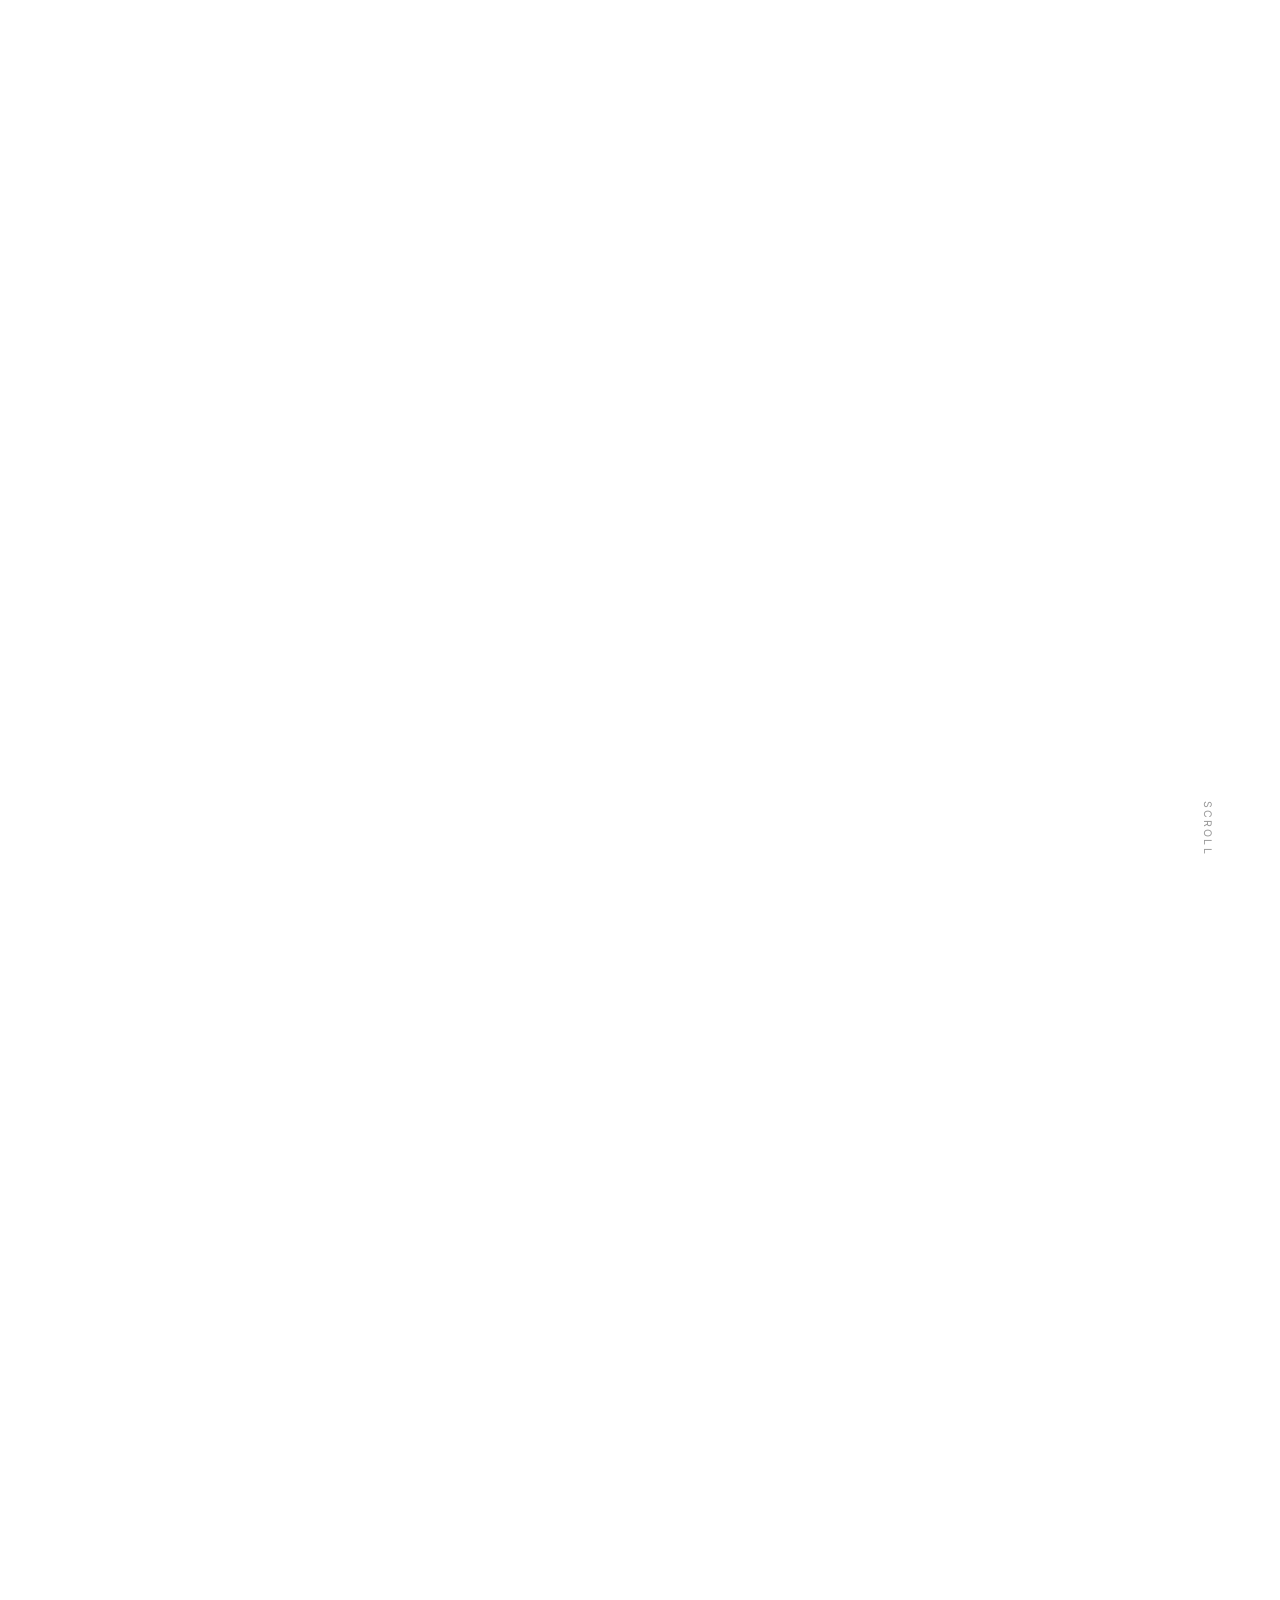
==== index.html @ 9f12cd91 "Publish MAdE homepage" ====
<!DOCTYPE html>
<html lang="ko">
<head>
  <meta charset="UTF-8">
  <meta name="viewport" content="width=device-width, initial-scale=1.0">
  <meta name="description" content="MAdE design studio — 공간 기획, 인테리어 설계와 시공을 함께합니다.">
  <title>MAdE design studio</title>
  <link rel="preconnect" href="https://fonts.googleapis.com">
  <link rel="preconnect" href="https://fonts.gstatic.com" crossorigin>
  <link href="https://fonts.googleapis.com/css2?family=Inter:wght@400;500;600&family=Noto+Sans+KR:wght@400;500;600&display=swap" rel="stylesheet">
  <style>
    :root{
      --ink:#121212;
      --paper:#fff;
      --stone:#f4f4f1;
      --muted:#747474;
      --line:#deded8;
      --point:#e65e5e;
      --pad:clamp(22px,5vw,76px);
      --max:1440px;
    }
    *{box-sizing:border-box;margin:0;padding:0}
    html{scroll-behavior:smooth;background:#fff;overflow-x:clip}
    body{
      font-family:'Inter','Noto Sans KR',sans-serif;
      color:var(--ink);
      background:#fff;
      line-height:1.65;
      letter-spacing:-.02em;
      -webkit-font-smoothing:antialiased;
      overflow-x:clip;
    }
    a{color:inherit;text-decoration:none}
    img{display:block;width:100%}
    button{font:inherit}
    .wrap{width:min(100%,var(--max));margin:0 auto;padding-inline:var(--pad)}
    .eyebrow{font-size:.72rem;letter-spacing:.22em;text-transform:uppercase;color:var(--point);font-weight:600}
    .reveal{opacity:0;transform:translateY(28px);transition:.8s cubic-bezier(.2,.7,.3,1)}
    .reveal.in-view{opacity:1;transform:none}

    /* navigation */
    .topbar{
      position:fixed;inset:0 0 auto 0;z-index:100;
      height:74px;display:flex;align-items:center;justify-content:space-between;
      padding-inline:var(--pad);border-bottom:1px solid transparent;
      transition:.3s ease;color:var(--ink);opacity:0;pointer-events:none;
    }
    .topbar.scrolled{background:rgba(255,255,255,.92);backdrop-filter:blur(16px);border-color:rgba(0,0,0,.08);color:var(--ink);opacity:1;pointer-events:auto}
    .wordmark{display:flex;align-items:center;gap:12px;font-size:.88rem;letter-spacing:.18em;font-weight:500}
    .wordmark img{width:auto;height:20px;filter:none}
    .topbar.scrolled .wordmark img{filter:none}
    .navlinks{display:flex;gap:34px;font-size:.8rem;letter-spacing:.03em}
    .navlinks a{position:relative;padding:8px 0}
    .navlinks a:after{content:"";position:absolute;left:0;bottom:3px;width:0;height:1px;background:currentColor;transition:.3s}
    .navlinks a:hover:after{width:100%}
    .navtoggle{display:none;border:0;background:none;color:inherit;cursor:pointer}
    .navtoggle span{display:block;width:24px;height:1px;background:currentColor;margin:6px 0}

    /* opening video sequence */
    .logo-sequence{height:500vh;width:100%;background:#fff;position:relative}
    .logo-stage{position:sticky;top:0;width:100vw;height:100vh;height:100svh;overflow:hidden;background:#fff}
    .opening-logo{position:absolute;inset:0;display:block;width:100%;height:100%;margin:0;padding:0;border:0;overflow:hidden;background:#fff;cursor:pointer;touch-action:pan-y}
    .opening-logo img{display:none}
    .opening-logo video{position:absolute;inset:0;width:100%;height:100%;display:block;object-fit:cover;object-position:center;margin:0;padding:0;border:0;max-width:none;max-height:none;background:#fff}
    .intro-video-wrap::after{
      content:"";position:absolute;inset:0;z-index:2;pointer-events:none;
      background:
        linear-gradient(to right,rgba(255,255,255,.95) 0%,rgba(255,255,255,.35) 5%,rgba(255,255,255,0) 12%,rgba(255,255,255,0) 88%,rgba(255,255,255,.35) 95%,rgba(255,255,255,.95) 100%),
        linear-gradient(to bottom,rgba(255,255,255,.95) 0%,rgba(255,255,255,.25) 6%,rgba(255,255,255,0) 14%,rgba(255,255,255,0) 86%,rgba(255,255,255,.35) 94%,rgba(255,255,255,.95) 100%);
    }
    .opening-scroll{position:absolute;right:var(--pad);bottom:44px;z-index:3;font-size:.66rem;letter-spacing:.2em;text-transform:uppercase;color:#9a9a9a;writing-mode:vertical-rl}
    .hero,main,footer{opacity:0;visibility:hidden;transition:opacity .8s ease,visibility .8s ease}
    body.intro-ready .hero,body.intro-ready main,body.intro-ready footer{opacity:1;visibility:visible}
    @media(max-width:720px){
      .logo-sequence{height:400vh}
      .opening-logo video{
        object-fit:contain;
        object-position:center;
        transform:scale(1.08);
        -webkit-mask-image:radial-gradient(ellipse 76% 34% at center,#000 44%,rgba(0,0,0,.82) 68%,transparent 100%);
        mask-image:radial-gradient(ellipse 76% 34% at center,#000 44%,rgba(0,0,0,.82) 68%,transparent 100%);
      }
    }

    /* second screen */
    .hero{min-height:100svh;position:relative;display:flex;align-items:center;background:#fff;color:var(--ink);overflow:hidden;border-top:1px solid #f1f1f1}
    .hero-content{position:relative;z-index:2;padding:150px var(--pad) 100px;width:min(100%,var(--max));margin:0 auto}
    .hero h1{font-size:clamp(2.65rem,6.6vw,6.8rem);font-weight:500;line-height:1.08;letter-spacing:-.055em;max-width:1120px}
    .hero p{margin-top:34px;font-size:clamp(1rem,1.45vw,1.2rem);max-width:650px;color:#555}
    .hero-meta{display:flex;gap:28px;flex-wrap:wrap;margin-top:48px;font-size:.72rem;letter-spacing:.12em;text-transform:uppercase;color:#8a8a8a}
    .scroll-mark{position:absolute;right:var(--pad);bottom:58px;z-index:2;font-size:.66rem;letter-spacing:.18em;text-transform:uppercase;writing-mode:vertical-rl;color:#999}

    /* intro */
    .intro{padding:150px 0 132px}
    .intro-grid{display:grid;grid-template-columns:.8fr 1.7fr;gap:clamp(48px,10vw,150px);align-items:start}
    .intro h2{font-size:clamp(2rem,4.2vw,4.5rem);font-weight:500;line-height:1.22;letter-spacing:-.04em}
    .intro-copy{padding-top:8px}
    .intro-copy p{font-size:clamp(1rem,1.45vw,1.2rem);max-width:680px;color:#3b3b3b}
    .intro-copy p+p{margin-top:24px}
    .intro-list{margin-top:54px;border-top:1px solid var(--line)}
    .intro-list div{display:grid;grid-template-columns:180px 1fr;padding:18px 0;border-bottom:1px solid var(--line);font-size:.9rem}
    .intro-list strong{font-weight:500}
    .intro-list span{color:var(--muted)}

    /* statement */
    .statement{background:var(--stone);padding:115px 0}
    .statement p{font-size:clamp(1.7rem,3.6vw,3.7rem);line-height:1.32;letter-spacing:-.04em;max-width:1120px;font-weight:500}
    .statement small{display:block;margin-top:34px;color:var(--muted);font-size:.9rem}

    /* work */
    .work{padding:150px 0}
    .section-head{display:flex;justify-content:space-between;align-items:end;gap:30px;margin-bottom:58px}
    .section-head h2{font-size:clamp(2.5rem,5vw,5rem);font-weight:500;letter-spacing:-.045em;line-height:1}
    .section-head p{max-width:420px;color:var(--muted);font-size:.92rem}
    .project-grid{display:grid;grid-template-columns:repeat(12,1fr);gap:clamp(18px,2.5vw,34px)}
    .project{grid-column:span 6;margin-bottom:48px}
    .project:nth-child(3n+1){grid-column:span 7}
    .project:nth-child(3n+2){grid-column:span 5}
    .project-media{aspect-ratio:4/3;overflow:hidden;background:#ddd;position:relative}
    .project:nth-child(3n+2) .project-media{aspect-ratio:4/5}
    .project-media img{height:100%;object-fit:cover;transition:transform .8s cubic-bezier(.2,.7,.3,1)}
    .project:hover .project-media img{transform:scale(1.025)}
    .project-media:after{content:"";position:absolute;inset:0;border:1px solid rgba(0,0,0,.06);pointer-events:none}
    .project-info{display:flex;justify-content:space-between;align-items:start;gap:20px;padding-top:15px}
    .project-name{font-size:1.02rem;font-weight:500}
    .project-meta{font-size:.75rem;letter-spacing:.07em;text-transform:uppercase;color:var(--muted);text-align:right}
    .fallback{height:100%;display:grid;place-items:center;background:linear-gradient(135deg,#efefeb,#cbc8c0);color:#777;font-size:.74rem;letter-spacing:.12em;text-transform:uppercase}

    /* process */
    .process{padding:135px 0;background:#181818;color:#fff}
    .process .section-head{margin-bottom:70px}
    .process .section-head p{color:#aaa}
    .steps{display:grid;grid-template-columns:repeat(4,1fr);border-top:1px solid #444}
    .step{padding:28px 26px 42px 0;border-bottom:1px solid #444}
    .step+.step{padding-left:26px;border-left:1px solid #444}
    .step .num{color:var(--point);font-size:.72rem;letter-spacing:.18em}
    .step h3{font-size:1.2rem;font-weight:500;margin:36px 0 14px}
    .step p{font-size:.88rem;color:#aaa;max-width:28ch}

    /* contact */
    .contact{padding:145px 0 100px}
    .contact-grid{display:grid;grid-template-columns:1.2fr .8fr;gap:clamp(50px,10vw,150px)}
    .contact h2{font-size:clamp(2.6rem,5.7vw,5.6rem);font-weight:500;line-height:1.08;letter-spacing:-.05em}
    .contact h2 span{color:var(--muted)}
    .contact-copy{padding-top:16px}
    .contact-copy p{font-size:1.05rem;color:#474747;max-width:480px}
    .cta{display:inline-flex;align-items:center;justify-content:space-between;gap:40px;margin-top:38px;padding:17px 22px;border:1px solid var(--ink);min-width:260px;font-size:.9rem;transition:.25s}
    .cta:hover{background:var(--ink);color:#fff}
    .contact-lines{margin-top:70px;border-top:1px solid var(--line)}
    .contact-lines a{display:flex;justify-content:space-between;padding:16px 0;border-bottom:1px solid var(--line);font-size:.88rem}
    .contact-lines span{color:var(--muted)}
    footer{padding:30px var(--pad);border-top:1px solid var(--line);font-size:.72rem;color:var(--muted);display:flex;justify-content:space-between;gap:20px;flex-wrap:wrap}

    @media(max-width:900px){
      .navlinks{position:fixed;top:0;right:-100%;height:100vh;width:min(82vw,340px);background:#161616;color:#fff;flex-direction:column;justify-content:center;padding:44px;gap:20px;font-size:1.1rem;transition:.35s}
      .navlinks.open{right:0}.navtoggle{display:block;z-index:2}
      .intro-grid,.contact-grid{grid-template-columns:1fr}.intro-grid{gap:38px}
      .steps{grid-template-columns:1fr 1fr}.step:nth-child(3){border-left:0;padding-left:0}.step:nth-child(3),.step:nth-child(4){border-top:0}
      .project,.project:nth-child(3n+1),.project:nth-child(3n+2){grid-column:span 6}.project:nth-child(3n+2) .project-media{aspect-ratio:4/3}
    }
    @media(max-width:620px){
      .topbar{height:66px}.hero-content{padding-bottom:52px}.hero h1{font-size:2.55rem}.scroll-mark{display:none}
      .intro,.work,.contact{padding:105px 0}.statement,.process{padding:90px 0}
      .intro-list div{grid-template-columns:1fr;gap:5px}
      .section-head{display:block}.section-head p{margin-top:20px}
      .project,.project:nth-child(n){grid-column:span 12;margin-bottom:24px}
      .project:nth-child(n) .project-media{aspect-ratio:4/3}
      .steps{grid-template-columns:1fr}.step+.step{border-left:0;padding-left:0}.step{padding-right:0}
      .project-info{display:block}.project-meta{text-align:left;margin-top:4px}
    }
    @media(prefers-reduced-motion:reduce){*{scroll-behavior:auto!important;transition:none!important}.reveal{opacity:1;transform:none}}
  </style>
</head>
<body>
  <nav class="topbar" id="topbar">
    <a class="wordmark" href="#top">
      <img src="[data-uri]" alt="MAdE design studio">
    </a>
    <div class="navlinks" id="navlinks">
      <a href="#about">About</a>
      <a href="#work">Portfolio</a>
      <a href="#process">Process</a>
      <a href="#contact">Contact</a>
    </div>
    <button class="navtoggle" id="navtoggle" aria-label="메뉴 열기"><span></span><span></span></button>
  </nav>

  <section class="logo-sequence intro-scroll" id="top" aria-label="MAdE design studio video opening">
    <div class="logo-stage intro-sticky">
      <a class="opening-logo intro-video-wrap" id="openingLogo" href="https://blog.naver.com/hello_made" target="_blank" rel="noopener" aria-label="MAdE 네이버 블로그로 이동">
        <video id="introVideo" src="assets/intro-logo.mp4" muted playsinline preload="auto" aria-label="MAdE 로고 인트로 영상"></video>
        <img src="[data-uri]" alt="MAdE design studio — Space Planning Interior Design Studio">
      </a>
      <div class="opening-scroll">Scroll</div>
    </div>
  </section>

  <header class="hero" id="second-screen">
    <div class="hero-content">
      <h1>공간을 계획하고,<br>만들어지는 과정까지 함께합니다.</h1>
      <p>사람의 움직임과 매장이 운영되는 방식을 살피며, 디자인부터 시공까지 실제로 쓰이는 공간을 만듭니다.</p>
      <div class="hero-meta"><span>Commercial</span><span>F&amp;B</span><span>Retail</span><span>Pop-up</span><span>Residence</span></div>
    </div>
    <div class="scroll-mark">Explore</div>
  </header>

  <main>
    <section class="intro" id="about">
      <div class="wrap intro-grid">
        <div><span class="eyebrow">About the studio</span></div>
        <div class="intro-copy reveal">
          <h2>보기 좋은 장면보다<br>실제로 잘 쓰이는 공간을 먼저 봅니다.</h2>
          <p>도면에서는 모두 맞아 보여도 문을 열고, 걷고, 앉고, 일하기 시작하면 공간의 문제는 다른 곳에서 보입니다.</p>
          <p>MAdE는 클라이언트의 취향만 묻지 않습니다. 공간의 조건과 예산, 운영 방식, 필요한 기능을 함께 살핀 뒤 현실적으로 구현할 수 있는 방향을 제안합니다.</p>
          <div class="intro-list">
            <div><strong>Space Planning</strong><span>사람과 운영의 흐름을 고려한 공간 계획</span></div>
            <div><strong>Interior Design</strong><span>재료, 조명, 가구와 디테일을 포함한 설계</span></div>
            <div><strong>Construction</strong><span>설계 의도를 현장에서 끝까지 이어가는 시공 관리</span></div>
            <div><strong>Project Type</strong><span>Commercial · Cafe &amp; Dining · Retail · Pop-up · Residence</span></div>
          </div>
        </div>
      </div>
    </section>

    <section class="statement">
      <div class="wrap">
        <p class="reveal">공간은 한 장의 이미지로 끝나지 않습니다.<br>사람이 움직이고, 머물고, 일하기 시작한 뒤에야 비로소 완성됩니다.</p>
        <small>MAdE design studio</small>
      </div>
    </section>

    <section class="work" id="work">
      <div class="wrap">
        <div class="section-head">
          <div><span class="eyebrow">Selected work</span><h2>Portfolio</h2></div>
          <p>사진이 중심에 오도록 카드 장식과 그림자를 줄였습니다. 아래 이미지 경로에 실제 준공사진을 넣으면 됩니다.</p>
        </div>
        <div class="project-grid">
          <article class="project reveal">
            <div class="project-media"><img src="images/myeonseoul.jpg" alt="면서울 별관 공간 전경"></div>
            <div class="project-info"><div class="project-name">면서울 별관</div><div class="project-meta">Cafe &amp; Dining · Seoul</div></div>
          </article>
          <article class="project reveal">
            <div class="project-media"><img src="images/lemonade.jpg" alt="더 레모네이드 서울 매장 전경"></div>
            <div class="project-info"><div class="project-name">더 레모네이드 성수</div><div class="project-meta">F&amp;B · Seongsu</div></div>
          </article>
          <article class="project reveal">
            <div class="project-media"><img src="images/bingdongdang.jpg" alt="빙동댕 삼성 매장 전경"></div>
            <div class="project-info"><div class="project-name">빙동댕 삼성점</div><div class="project-meta">Cafe &amp; Dining · Samseong</div></div>
          </article>
          <article class="project reveal">
            <div class="project-media"><img src="images/hearts2hearts.jpg" alt="하츠투하츠 팝업 공간 전경"></div>
            <div class="project-info"><div class="project-name">Hearts2Hearts Pop-up</div><div class="project-meta">Pop-up · Seoul</div></div>
          </article>
          <article class="project reveal">
            <div class="project-media"><img src="images/okdongsik.jpg" alt="옥동식 매장 전경"></div>
            <div class="project-info"><div class="project-name">옥동식</div><div class="project-meta">Cafe &amp; Dining · Seoul</div></div>
          </article>
          <article class="project reveal">
            <div class="project-media"><img src="images/oldferrydonut.jpg" alt="Old Ferry Donut 매장 전경"></div>
            <div class="project-info"><div class="project-name">Old Ferry Donut</div><div class="project-meta">Retail · Seoul</div></div>
          </article>
        </div>
      </div>
    </section>

    <section class="process" id="process">
      <div class="wrap">
        <div class="section-head">
          <div><span class="eyebrow">How we work</span><h2>Process</h2></div>
          <p>정해진 모양을 먼저 제안하기보다, 프로젝트의 조건을 확인하고 필요한 순서대로 진행합니다.</p>
        </div>
        <div class="steps">
          <div class="step"><span class="num">01</span><h3>문의와 미팅</h3><p>위치, 용도, 예상 일정과 공사 범위를 확인합니다.</p></div>
          <div class="step"><span class="num">02</span><h3>현장과 계획</h3><p>현장 조건과 운영 방식을 바탕으로 공간의 방향을 정합니다.</p></div>
          <div class="step"><span class="num">03</span><h3>디자인과 견적</h3><p>도면, 재료, 조명과 가구를 정리하고 공사 범위를 맞춥니다.</p></div>
          <div class="step"><span class="num">04</span><h3>시공과 마무리</h3><p>설계 의도가 현장에서 이어지도록 공정과 디테일을 관리합니다.</p></div>
        </div>
      </div>
    </section>

    <section class="contact" id="contact">
      <div class="wrap contact-grid">
        <div>
          <span class="eyebrow">Project inquiry</span>
          <h2>새로운 공간을<br><span>준비하고 계신가요?</span></h2>
        </div>
        <div class="contact-copy">
          <p>프로젝트의 위치, 용도, 예상 일정과 함께 남겨주세요. 확인 후 필요한 내용을 정리해 연락드리겠습니다.</p>
          <a class="cta" href="https://form.naver.com/response/6KIwHGo61xIYTP5_tg3XJg" target="_blank" rel="noopener"><span>프로젝트 문의하기</span><span>↗</span></a>
          <div class="contact-lines">
            <a href="mailto:made@madedesign.kr"><span>Email</span><strong>made@madedesign.kr</strong></a>
            <a href="https://www.instagram.com/madedesign_studio" target="_blank" rel="noopener"><span>Instagram</span><strong>@madedesign_studio</strong></a>
          </div>
        </div>
      </div>
    </section>
  </main>

  <footer><span>© 2026 MAdE design studio. All rights reserved.</span><span>Space Planning · Interior Design · Construction</span></footer>

  <script>
    const topbar=document.getElementById('topbar');
    const toggle=document.getElementById('navtoggle');
    const links=document.getElementById('navlinks');
    toggle.addEventListener('click',()=>links.classList.toggle('open'));
    links.querySelectorAll('a').forEach(a=>a.addEventListener('click',()=>links.classList.remove('open')));
    const observer=new IntersectionObserver(entries=>entries.forEach(entry=>{if(entry.isIntersecting){entry.target.classList.add('in-view');observer.unobserve(entry.target)}}),{threshold:.15});
    document.querySelectorAll('.reveal').forEach(el=>observer.observe(el));

    // Opening video scroll scrub
    var logoSequence = document.querySelector('.logo-sequence');
    var openingLogo = document.getElementById('openingLogo');
    var introVideo = document.getElementById('introVideo');
    var targetTime = 0;
    var scrubFrame = 0;
    var introMetadataReady = false;
    var latestContainerProgress = 0;
    var pointerStart = null;
    var suppressIntroClick = false;

    function getOpeningProgress(){
      var introTop = logoSequence.offsetTop;
      var scrollable = Math.max(1, logoSequence.offsetHeight - window.innerHeight);
      var travelled = window.scrollY - introTop;
      var containerProgress = Math.min(1, Math.max(0, travelled / scrollable));
      var holdPixels = Math.min(220, Math.max(150, scrollable * .055));
      var videoScrollable = Math.max(1, scrollable - holdPixels);
      var progress = Math.min(1, Math.max(0, travelled / videoScrollable));
      return {progress:progress, containerProgress:containerProgress};
    }

    function scrubVideo(){
      scrubFrame = 0;
      if(!introMetadataReady || !Number.isFinite(introVideo.duration)) return;
      introVideo.currentTime = targetTime;
      updateIntroReveal();
    }

    function updateIntroReveal(){
      var atLastFrame = introMetadataReady &&
        Number.isFinite(introVideo.duration) &&
        introVideo.currentTime >= introVideo.duration - .04;
      var ready = latestContainerProgress >= .995 && atLastFrame;
      document.body.classList.toggle('intro-ready', ready);
      topbar.classList.toggle('scrolled', ready);
    }

    function updateOpening(){
      if(!logoSequence || !introVideo || !introMetadataReady) return;
      var openingProgress = getOpeningProgress();
      latestContainerProgress = openingProgress.containerProgress;
      targetTime = openingProgress.progress * introVideo.duration;
      if(!scrubFrame) scrubFrame = requestAnimationFrame(scrubVideo);
      updateIntroReveal();
    }

    function prepareIntroVideo(){
      if(!Number.isFinite(introVideo.duration) || introVideo.duration <= 0) return;
      introMetadataReady = true;
      introVideo.pause();
      introVideo.currentTime = 0;
      updateOpening();
    }
    if(introVideo.readyState >= 1) prepareIntroVideo();
    else introVideo.addEventListener('loadedmetadata', prepareIntroVideo, {once:true});
    introVideo.addEventListener('play', function(){ introVideo.pause(); });

    openingLogo.addEventListener('pointerdown', function(event){
      pointerStart = {x:event.clientX,y:event.clientY,scrollY:window.scrollY,moved:false};
      suppressIntroClick = false;
    });
    openingLogo.addEventListener('pointermove', function(event){
      if(!pointerStart) return;
      if(Math.hypot(event.clientX-pointerStart.x,event.clientY-pointerStart.y)>10 || Math.abs(window.scrollY-pointerStart.scrollY)>8){
        pointerStart.moved = true;
        suppressIntroClick = true;
      }
    });
    openingLogo.addEventListener('click', function(event){
      if(suppressIntroClick || (pointerStart && (pointerStart.moved || Math.abs(window.scrollY-pointerStart.scrollY)>8))){
        event.preventDefault();
      }
      pointerStart = null;
      suppressIntroClick = false;
    });
    openingLogo.addEventListener('pointercancel', function(){
      suppressIntroClick = true;
      pointerStart = null;
    });

    window.addEventListener('scroll', updateOpening, {passive:true});
    window.addEventListener('resize', updateOpening);
    updateOpening();
  </script>
</body>
</html>
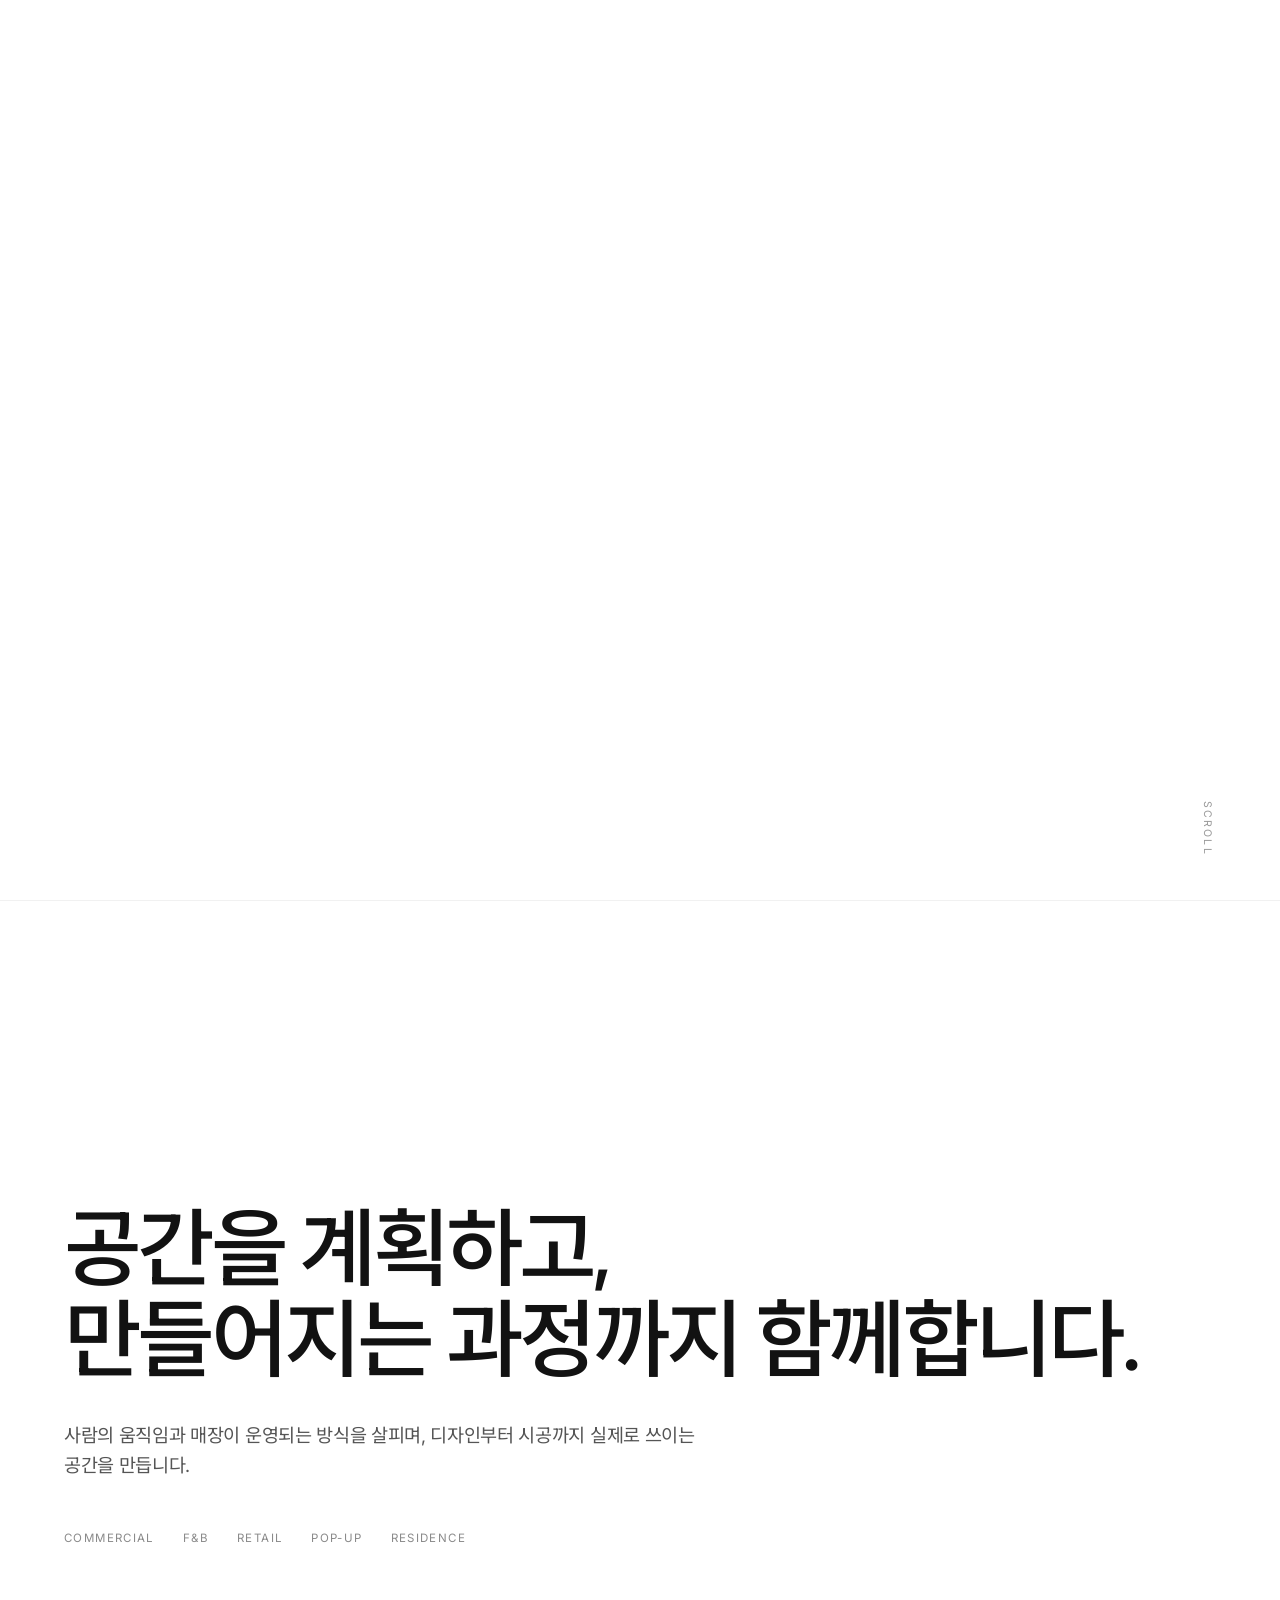
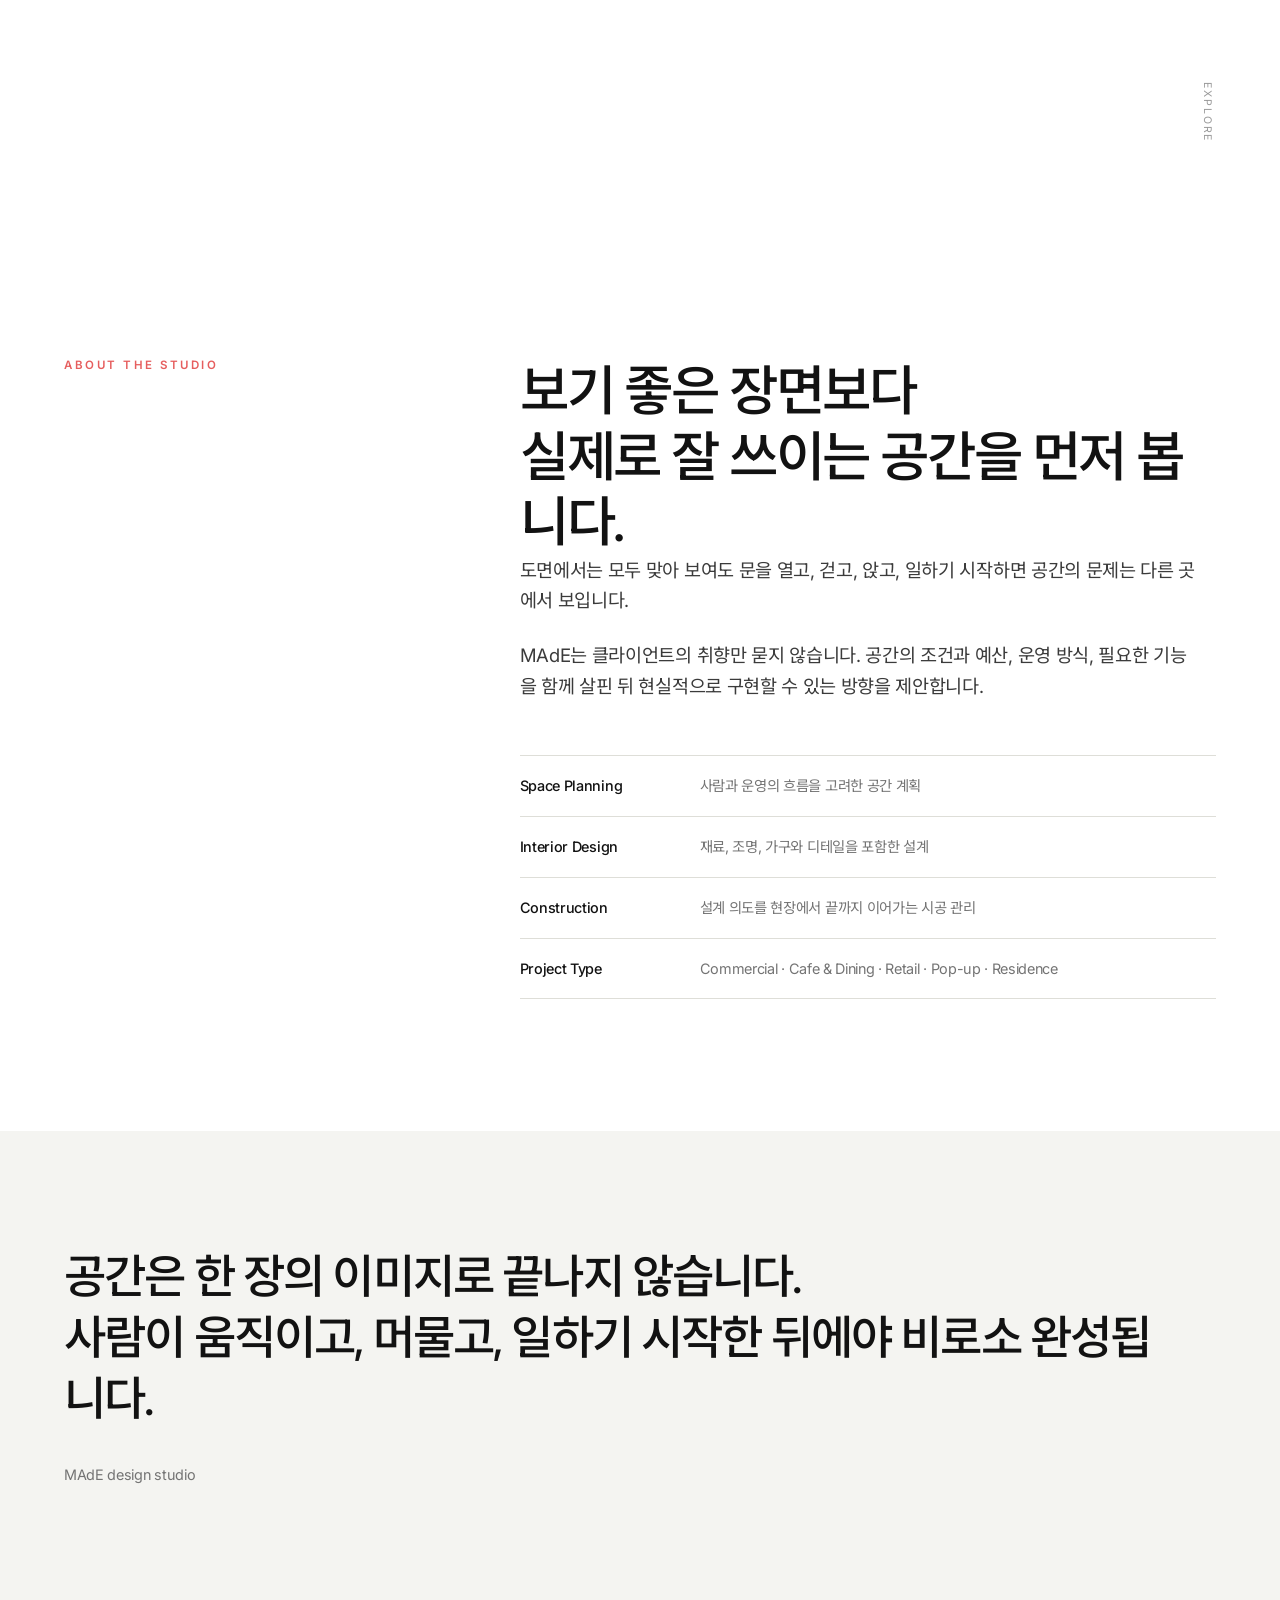
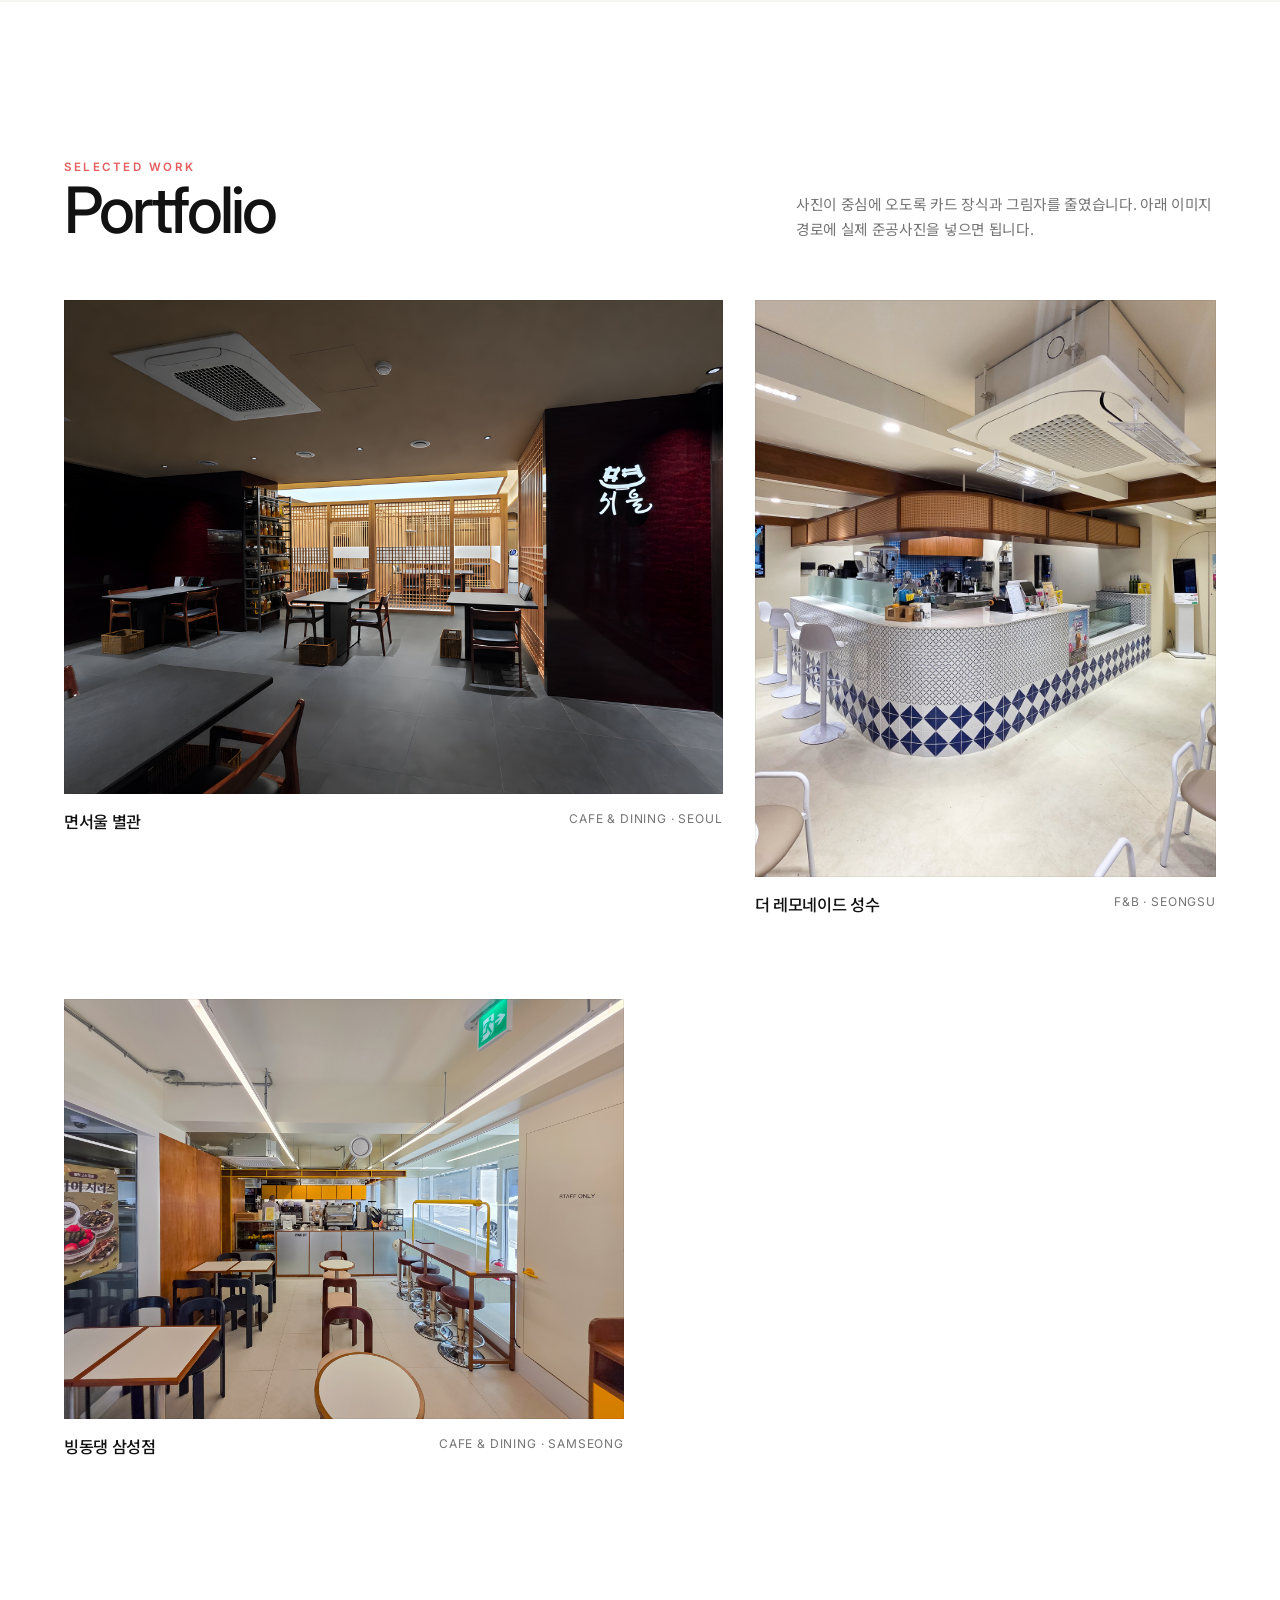
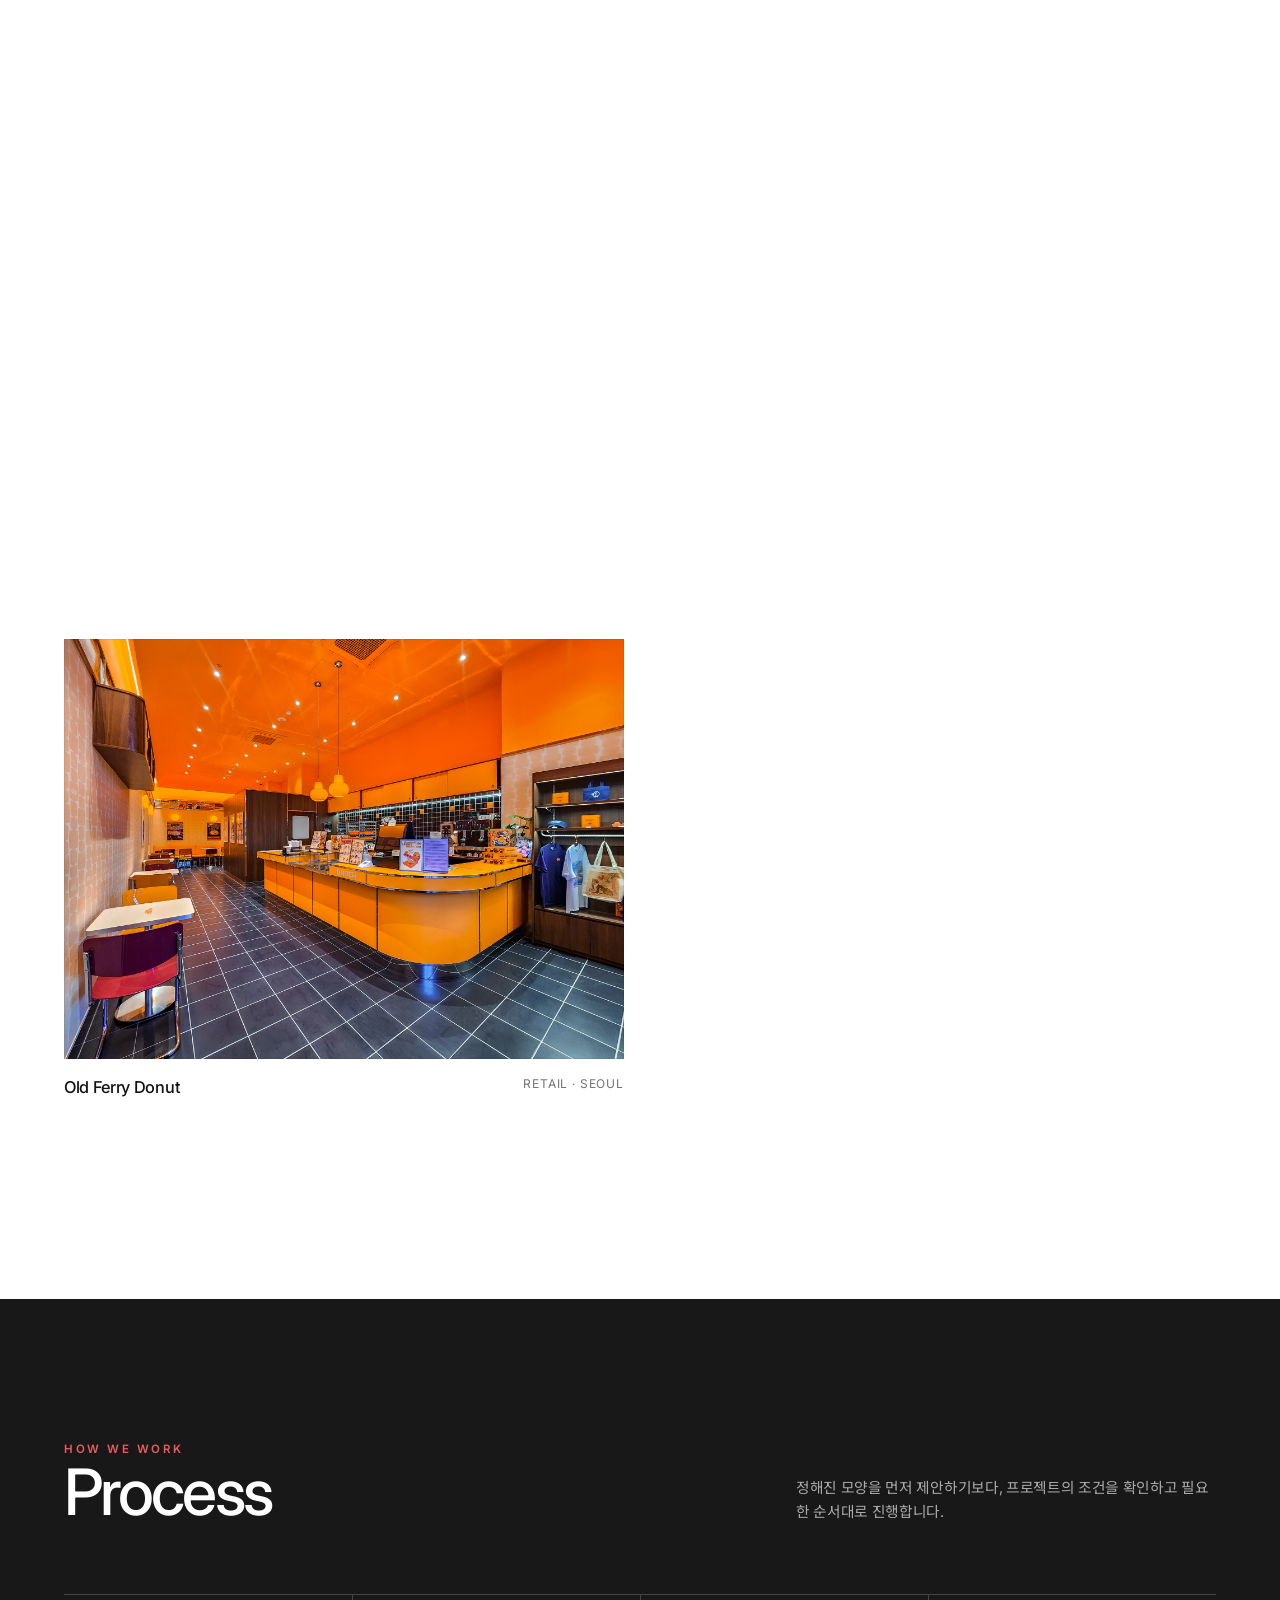
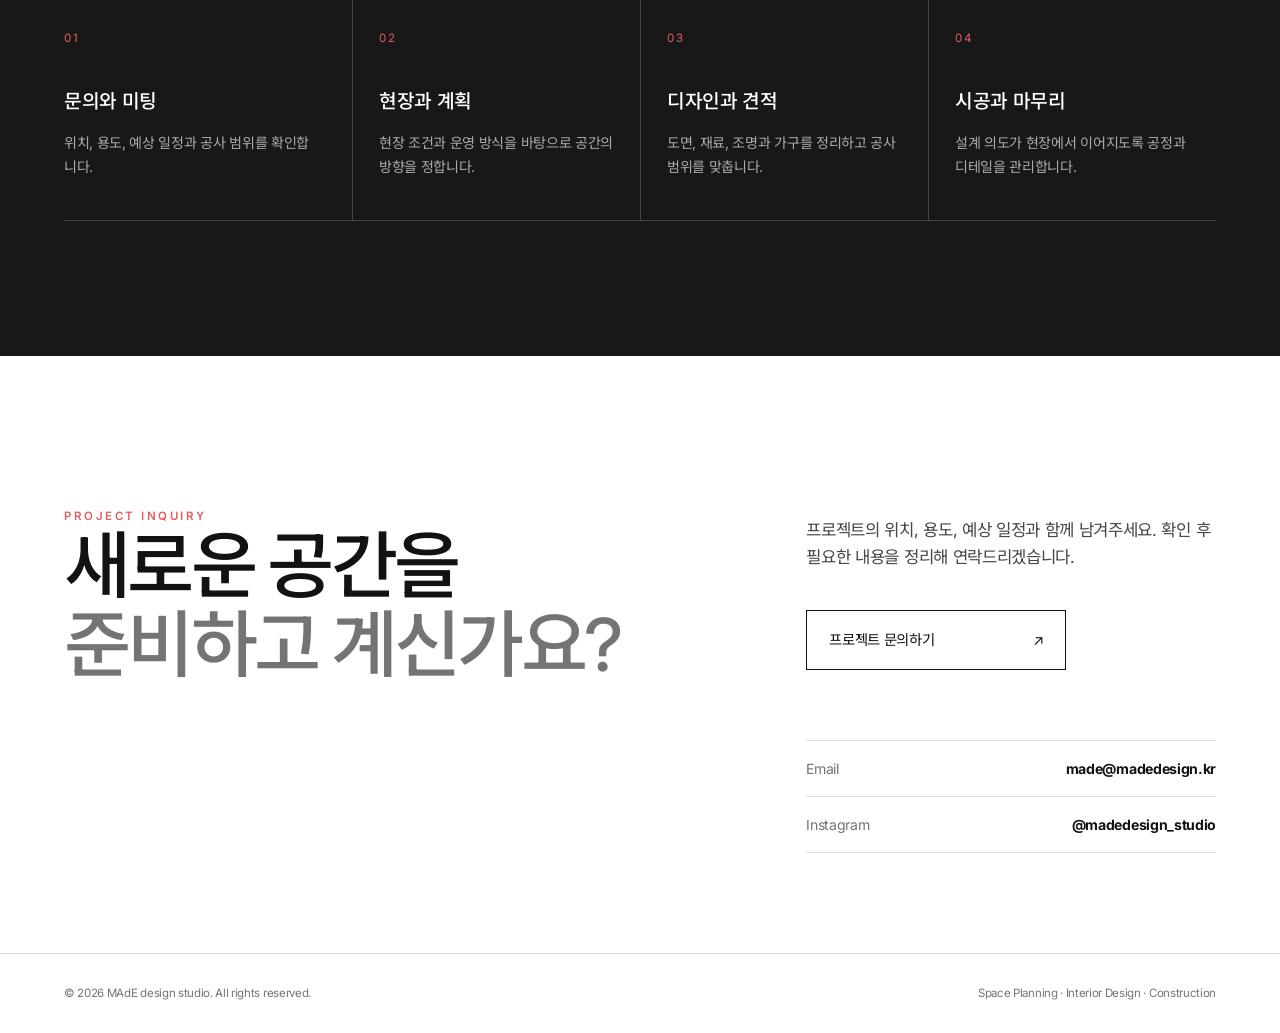
==== commit f675d271: "Finalize first homepage release" ====
--- a/index.html
+++ b/index.html
@@ -57,9 +57,9 @@
     .navtoggle span{display:block;width:24px;height:1px;background:currentColor;margin:6px 0}
 
     /* opening video sequence */
-    .logo-sequence{height:500vh;width:100%;background:#fff;position:relative}
-    .logo-stage{position:sticky;top:0;width:100vw;height:100vh;height:100svh;overflow:hidden;background:#fff}
-    .opening-logo{position:absolute;inset:0;display:block;width:100%;height:100%;margin:0;padding:0;border:0;overflow:hidden;background:#fff;cursor:pointer;touch-action:pan-y}
+    .logo-sequence{position:relative;width:100%;min-height:100vh;min-height:100svh;background:#fff}
+    .logo-stage{position:relative;width:100%;height:100vh;height:100svh;overflow:hidden;background:#fff}
+    .opening-logo{position:absolute;inset:0;display:block;width:100%;height:100%;margin:0;padding:0;border:0;overflow:hidden;background:#fff;cursor:default}
     .opening-logo img{display:none}
     .opening-logo video{position:absolute;inset:0;width:100%;height:100%;display:block;object-fit:cover;object-position:center;margin:0;padding:0;border:0;max-width:none;max-height:none;background:#fff}
     .intro-video-wrap::after{
@@ -69,10 +69,7 @@
         linear-gradient(to bottom,rgba(255,255,255,.95) 0%,rgba(255,255,255,.25) 6%,rgba(255,255,255,0) 14%,rgba(255,255,255,0) 86%,rgba(255,255,255,.35) 94%,rgba(255,255,255,.95) 100%);
     }
     .opening-scroll{position:absolute;right:var(--pad);bottom:44px;z-index:3;font-size:.66rem;letter-spacing:.2em;text-transform:uppercase;color:#9a9a9a;writing-mode:vertical-rl}
-    .hero,main,footer{opacity:0;visibility:hidden;transition:opacity .8s ease,visibility .8s ease}
-    body.intro-ready .hero,body.intro-ready main,body.intro-ready footer{opacity:1;visibility:visible}
     @media(max-width:720px){
-      .logo-sequence{height:400vh}
       .opening-logo video{
         object-fit:contain;
         object-position:center;
@@ -187,10 +184,10 @@
 
   <section class="logo-sequence intro-scroll" id="top" aria-label="MAdE design studio video opening">
     <div class="logo-stage intro-sticky">
-      <a class="opening-logo intro-video-wrap" id="openingLogo" href="https://blog.naver.com/hello_made" target="_blank" rel="noopener" aria-label="MAdE 네이버 블로그로 이동">
-        <video id="introVideo" src="assets/intro-logo.mp4" muted playsinline preload="auto" aria-label="MAdE 로고 인트로 영상"></video>
+      <div class="opening-logo intro-video-wrap" id="openingLogo" aria-label="MAdE 로고 인트로">
+        <video id="introVideo" src="assets/intro-logo.mp4" autoplay muted playsinline preload="auto" aria-label="MAdE 로고 인트로 영상"></video>
         <img src="[data-uri]" alt="MAdE design studio — Space Planning Interior Design Studio">
-      </a>
+      </div>
       <div class="opening-scroll">Scroll</div>
     </div>
   </section>
@@ -308,90 +305,59 @@
     const observer=new IntersectionObserver(entries=>entries.forEach(entry=>{if(entry.isIntersecting){entry.target.classList.add('in-view');observer.unobserve(entry.target)}}),{threshold:.15});
     document.querySelectorAll('.reveal').forEach(el=>observer.observe(el));
 
-    // Opening video scroll scrub
+    // Time-based autoplay intro followed by ordinary page scrolling
     var logoSequence = document.querySelector('.logo-sequence');
-    var openingLogo = document.getElementById('openingLogo');
     var introVideo = document.getElementById('introVideo');
-    var targetTime = 0;
-    var scrubFrame = 0;
-    var introMetadataReady = false;
-    var latestContainerProgress = 0;
-    var pointerStart = null;
-    var suppressIntroClick = false;
-
-    function getOpeningProgress(){
-      var introTop = logoSequence.offsetTop;
-      var scrollable = Math.max(1, logoSequence.offsetHeight - window.innerHeight);
-      var travelled = window.scrollY - introTop;
-      var containerProgress = Math.min(1, Math.max(0, travelled / scrollable));
-      var holdPixels = Math.min(220, Math.max(150, scrollable * .055));
-      var videoScrollable = Math.max(1, scrollable - holdPixels);
-      var progress = Math.min(1, Math.max(0, travelled / videoScrollable));
-      return {progress:progress, containerProgress:containerProgress};
-    }
-
-    function scrubVideo(){
-      scrubFrame = 0;
-      if(!introMetadataReady || !Number.isFinite(introVideo.duration)) return;
-      introVideo.currentTime = targetTime;
-      updateIntroReveal();
-    }
-
-    function updateIntroReveal(){
-      var atLastFrame = introMetadataReady &&
-        Number.isFinite(introVideo.duration) &&
-        introVideo.currentTime >= introVideo.duration - .04;
-      var ready = latestContainerProgress >= .995 && atLastFrame;
-      document.body.classList.toggle('intro-ready', ready);
-      topbar.classList.toggle('scrolled', ready);
-    }
-
-    function updateOpening(){
-      if(!logoSequence || !introVideo || !introMetadataReady) return;
-      var openingProgress = getOpeningProgress();
-      latestContainerProgress = openingProgress.containerProgress;
-      targetTime = openingProgress.progress * introVideo.duration;
-      if(!scrubFrame) scrubFrame = requestAnimationFrame(scrubVideo);
-      updateIntroReveal();
-    }
-
-    function prepareIntroVideo(){
-      if(!Number.isFinite(introVideo.duration) || introVideo.duration <= 0) return;
-      introMetadataReady = true;
-      introVideo.pause();
-      introVideo.currentTime = 0;
-      updateOpening();
-    }
-    if(introVideo.readyState >= 1) prepareIntroVideo();
-    else introVideo.addEventListener('loadedmetadata', prepareIntroVideo, {once:true});
-    introVideo.addEventListener('play', function(){ introVideo.pause(); });
-
-    openingLogo.addEventListener('pointerdown', function(event){
-      pointerStart = {x:event.clientX,y:event.clientY,scrollY:window.scrollY,moved:false};
-      suppressIntroClick = false;
-    });
-    openingLogo.addEventListener('pointermove', function(event){
-      if(!pointerStart) return;
-      if(Math.hypot(event.clientX-pointerStart.x,event.clientY-pointerStart.y)>10 || Math.abs(window.scrollY-pointerStart.scrollY)>8){
-        pointerStart.moved = true;
-        suppressIntroClick = true;
-      }
-    });
-    openingLogo.addEventListener('click', function(event){
-      if(suppressIntroClick || (pointerStart && (pointerStart.moved || Math.abs(window.scrollY-pointerStart.scrollY)>8))){
-        event.preventDefault();
-      }
-      pointerStart = null;
-      suppressIntroClick = false;
-    });
-    openingLogo.addEventListener('pointercancel', function(){
-      suppressIntroClick = true;
-      pointerStart = null;
-    });
-
-    window.addEventListener('scroll', updateOpening, {passive:true});
-    window.addEventListener('resize', updateOpening);
-    updateOpening();
+    var touchStartY = null;
+
+    function startIntro(){
+      introVideo.playbackRate = 1.7;
+      introVideo.play().catch(function(){});
+    }
+
+    function moveIntroSlightly(distance){
+      var limit = window.innerHeight * .22;
+      var remaining = Math.max(0, limit - window.scrollY);
+      if(remaining > 0) window.scrollBy({top:Math.min(40, distance, remaining),behavior:'smooth'});
+    }
+
+    function handleIntroWheel(event){
+      if(introVideo.ended || event.deltaY <= 0) return;
+      event.preventDefault();
+      moveIntroSlightly(Math.max(16, event.deltaY * .2));
+    }
+
+    function handleIntroTouchStart(event){
+      if(introVideo.ended || !event.touches.length) return;
+      touchStartY = event.touches[0].clientY;
+    }
+
+    function handleIntroTouchMove(event){
+      if(introVideo.ended || touchStartY === null || !event.touches.length) return;
+      var currentY = event.touches[0].clientY;
+      var distance = touchStartY - currentY;
+      touchStartY = currentY;
+      if(distance <= 0) return;
+      event.preventDefault();
+      moveIntroSlightly(distance * .35);
+    }
+
+    function updateNavigation(){
+      topbar.classList.toggle('scrolled', window.scrollY >= window.innerHeight * .35);
+    }
+
+    introVideo.addEventListener('ended', function(){
+      logoSequence.classList.add('video-ended');
+    }, {once:true});
+    if(introVideo.readyState >= 1) startIntro();
+    else introVideo.addEventListener('loadedmetadata', startIntro, {once:true});
+    window.addEventListener('wheel', handleIntroWheel, {passive:false});
+    window.addEventListener('touchstart', handleIntroTouchStart, {passive:true});
+    window.addEventListener('touchmove', handleIntroTouchMove, {passive:false});
+    window.addEventListener('touchend', function(){ touchStartY = null; }, {passive:true});
+    window.addEventListener('scroll', updateNavigation, {passive:true});
+    window.addEventListener('resize', updateNavigation);
+    updateNavigation();
   </script>
 </body>
 </html>
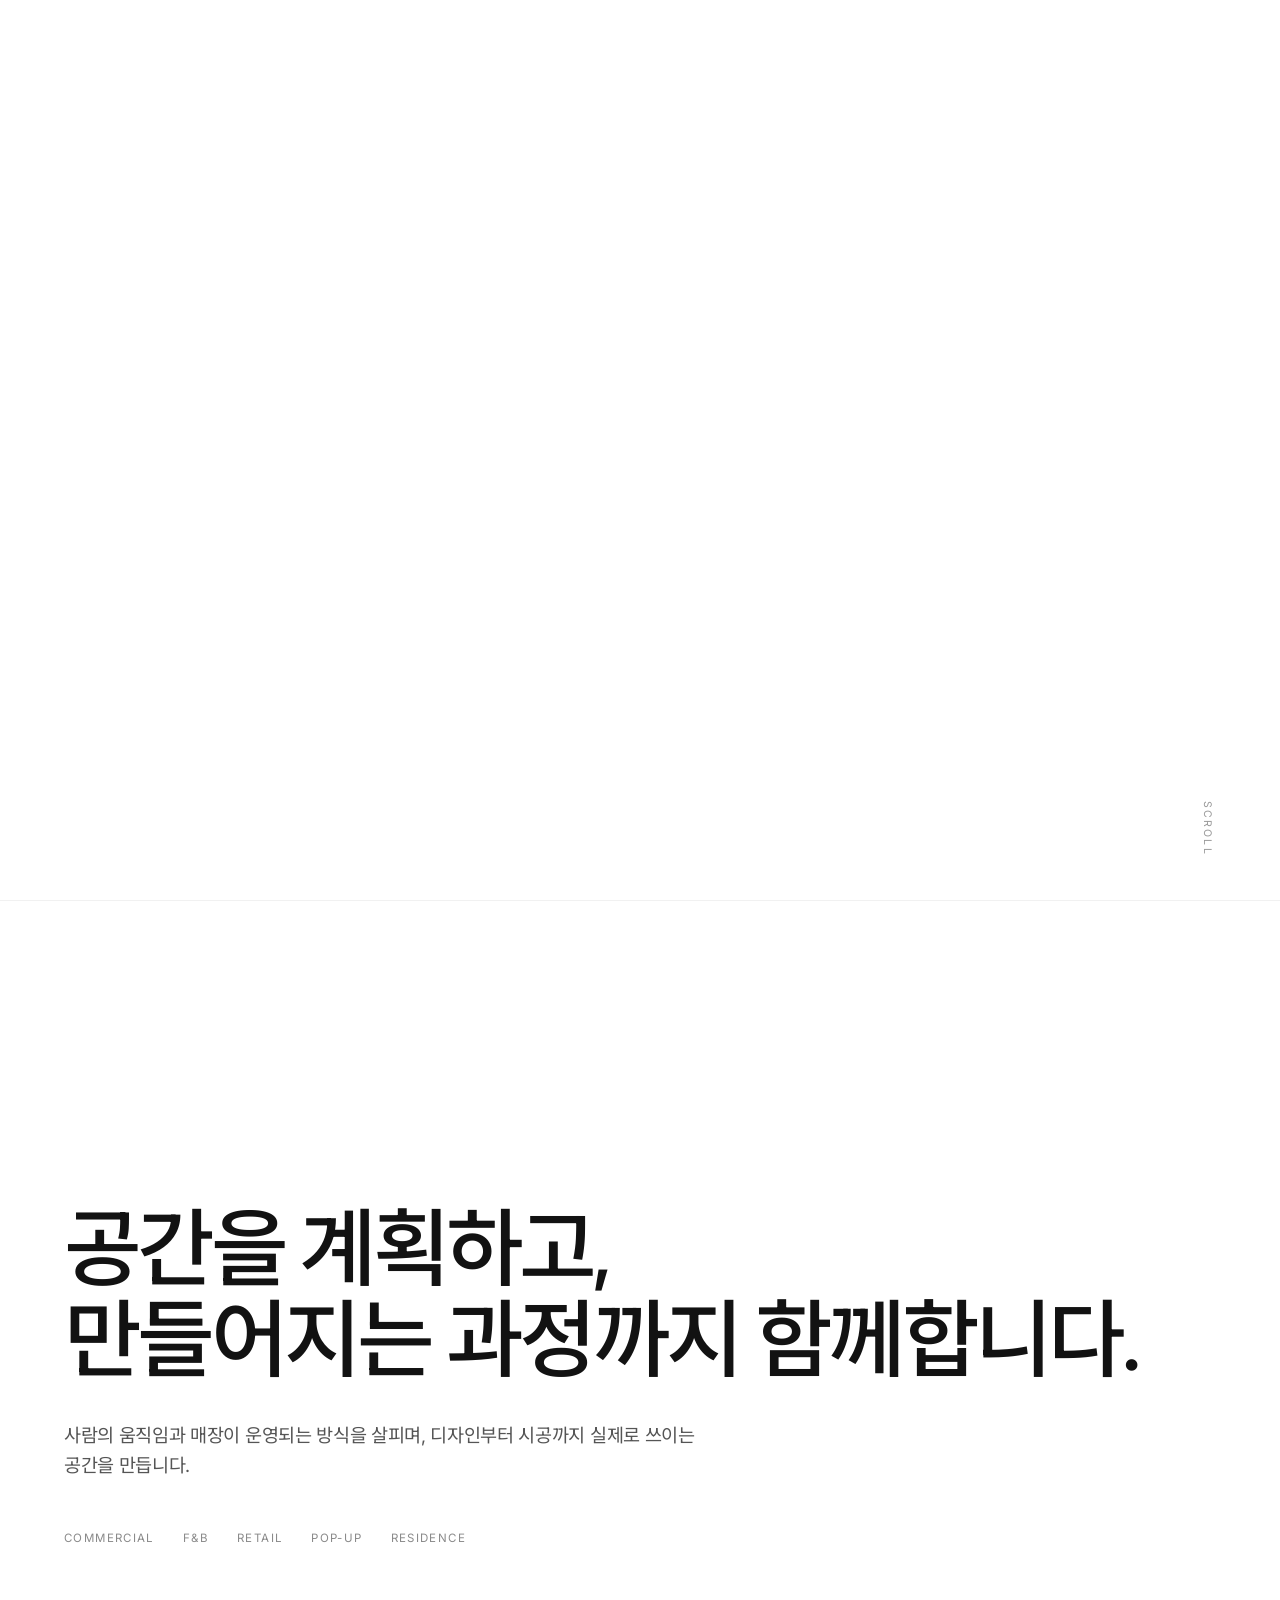
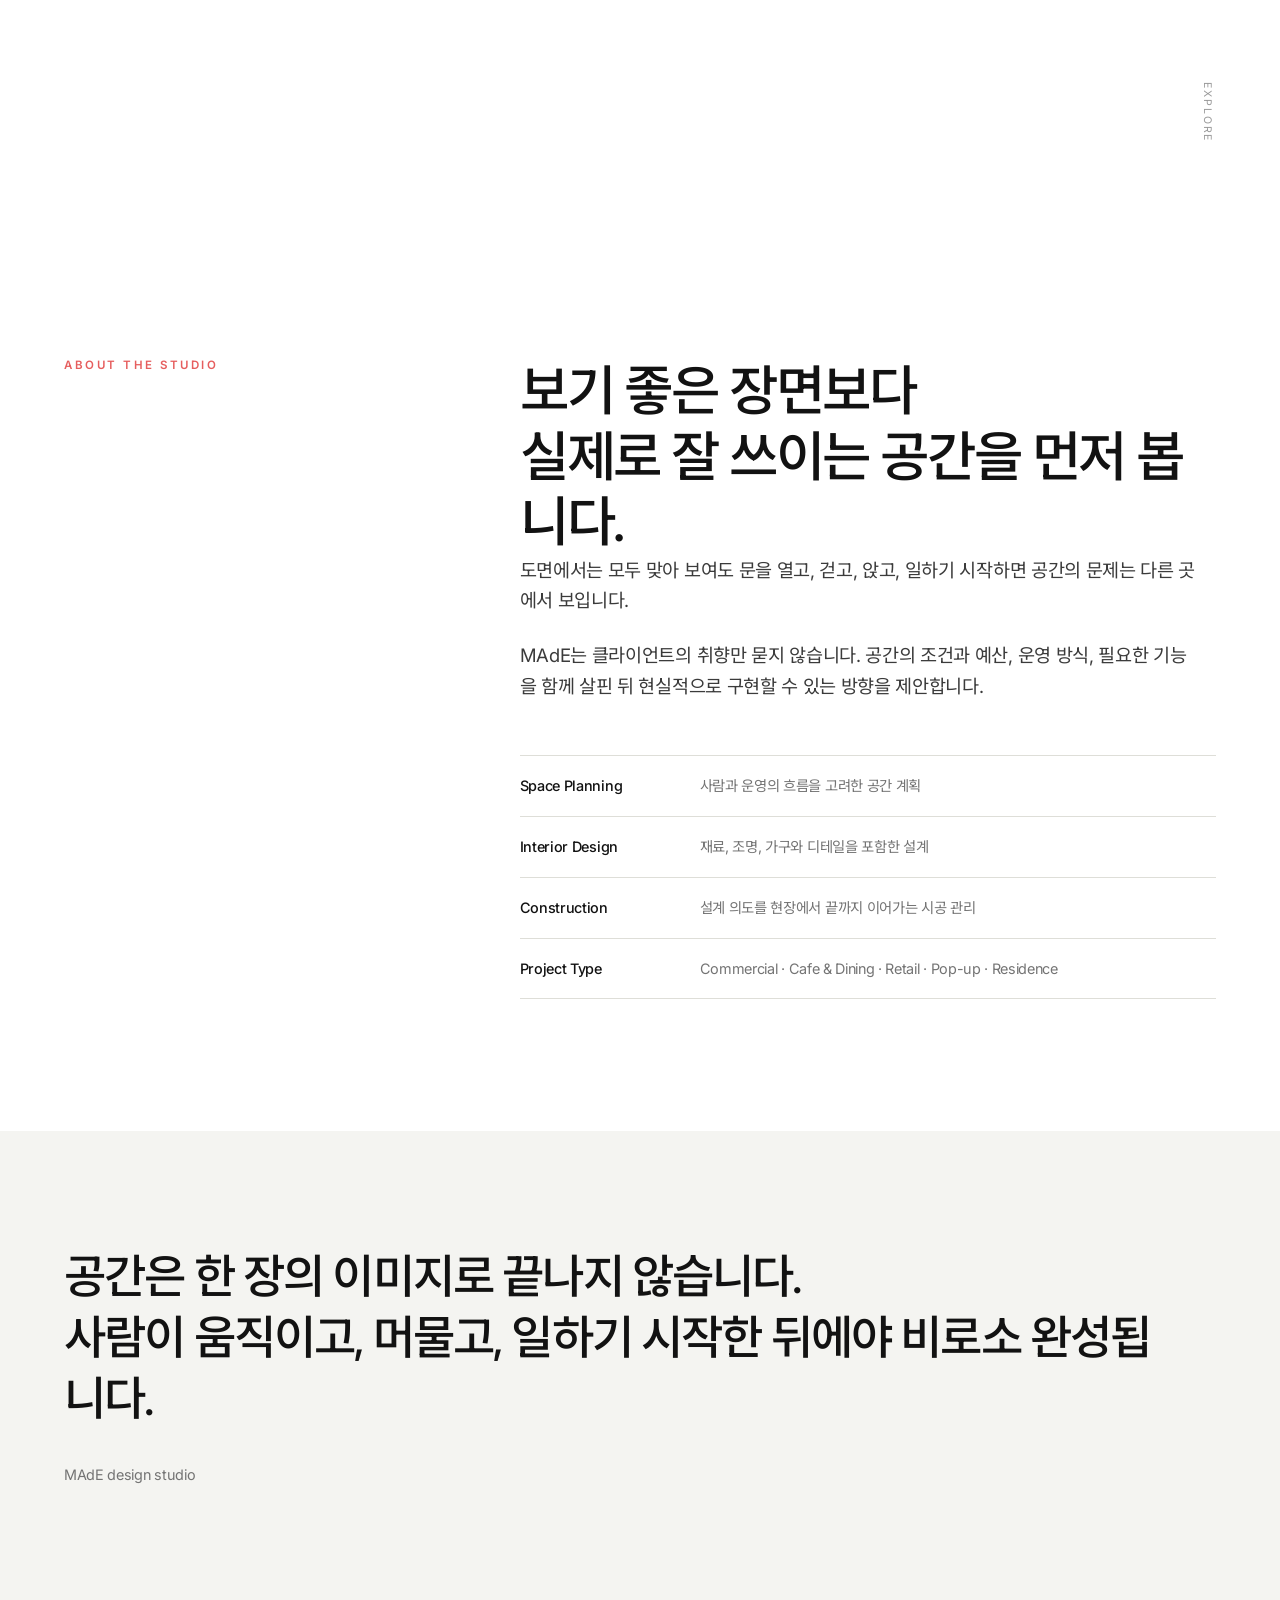
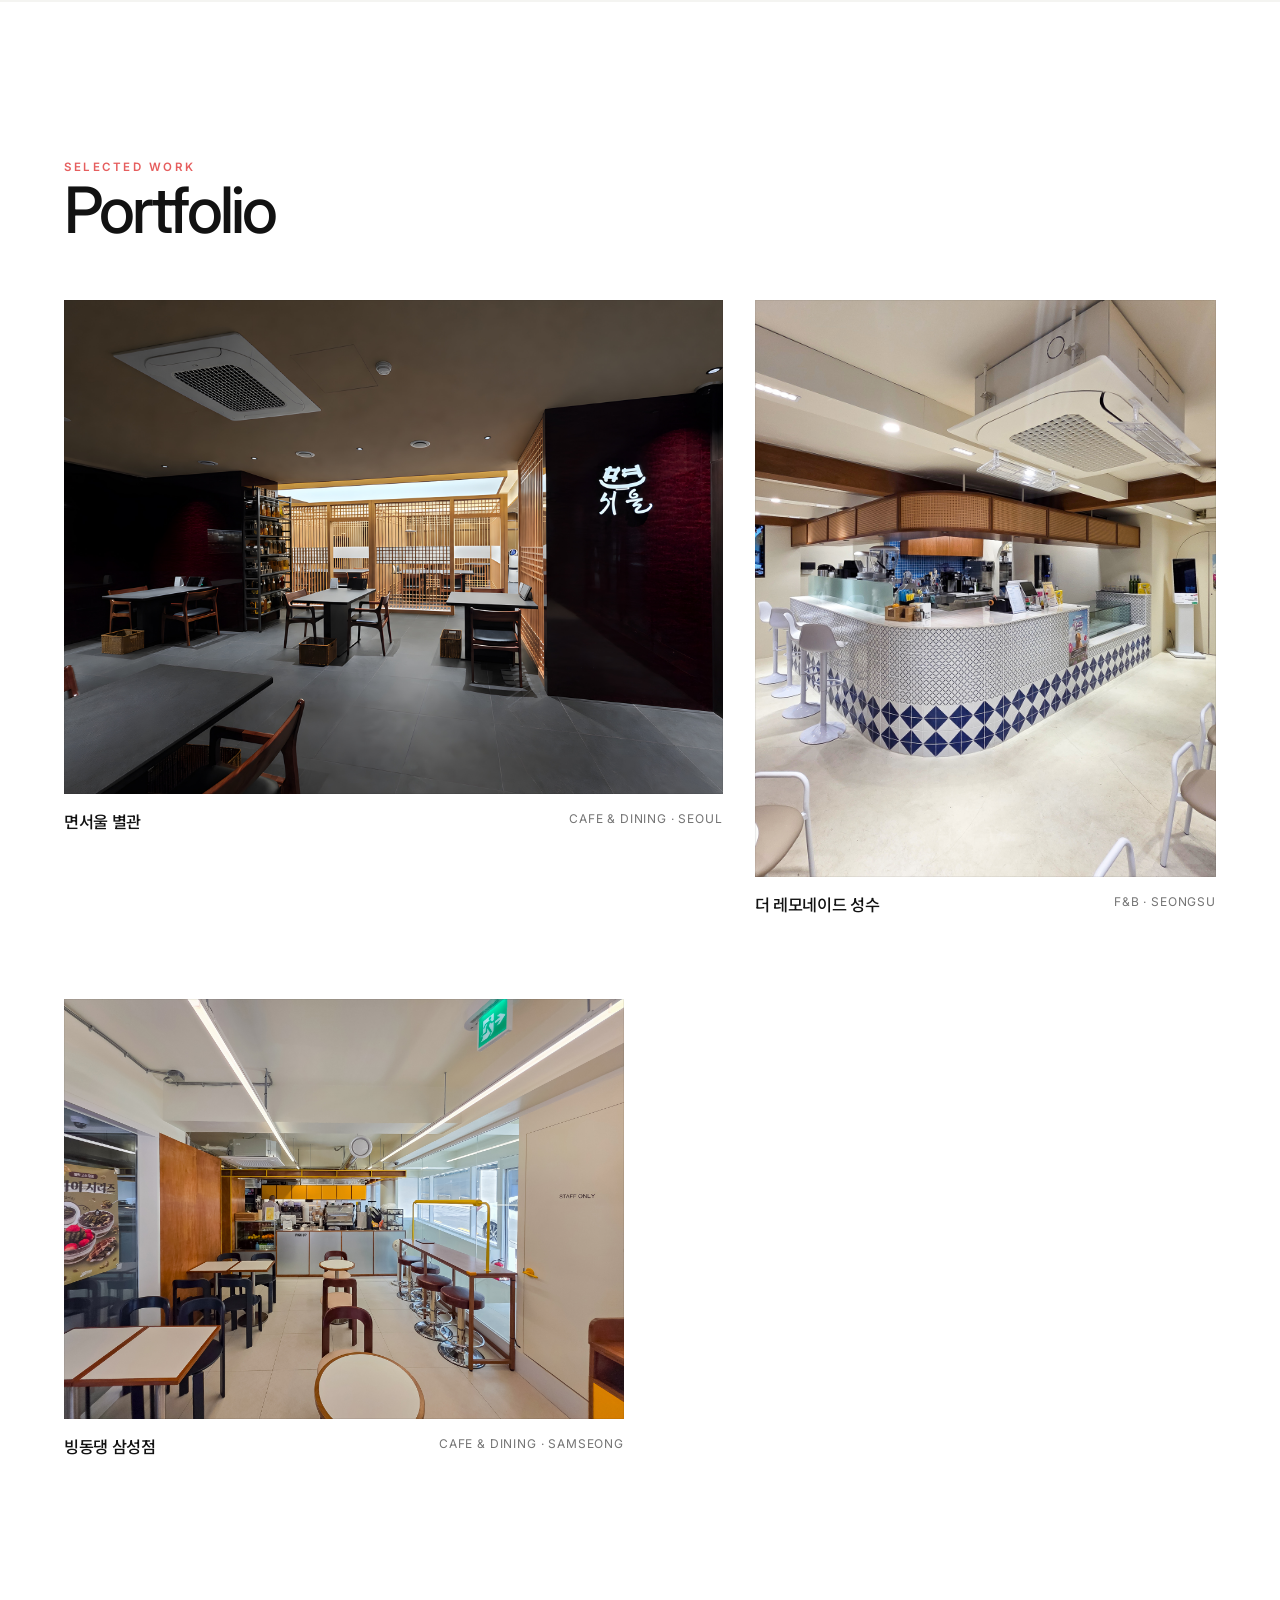
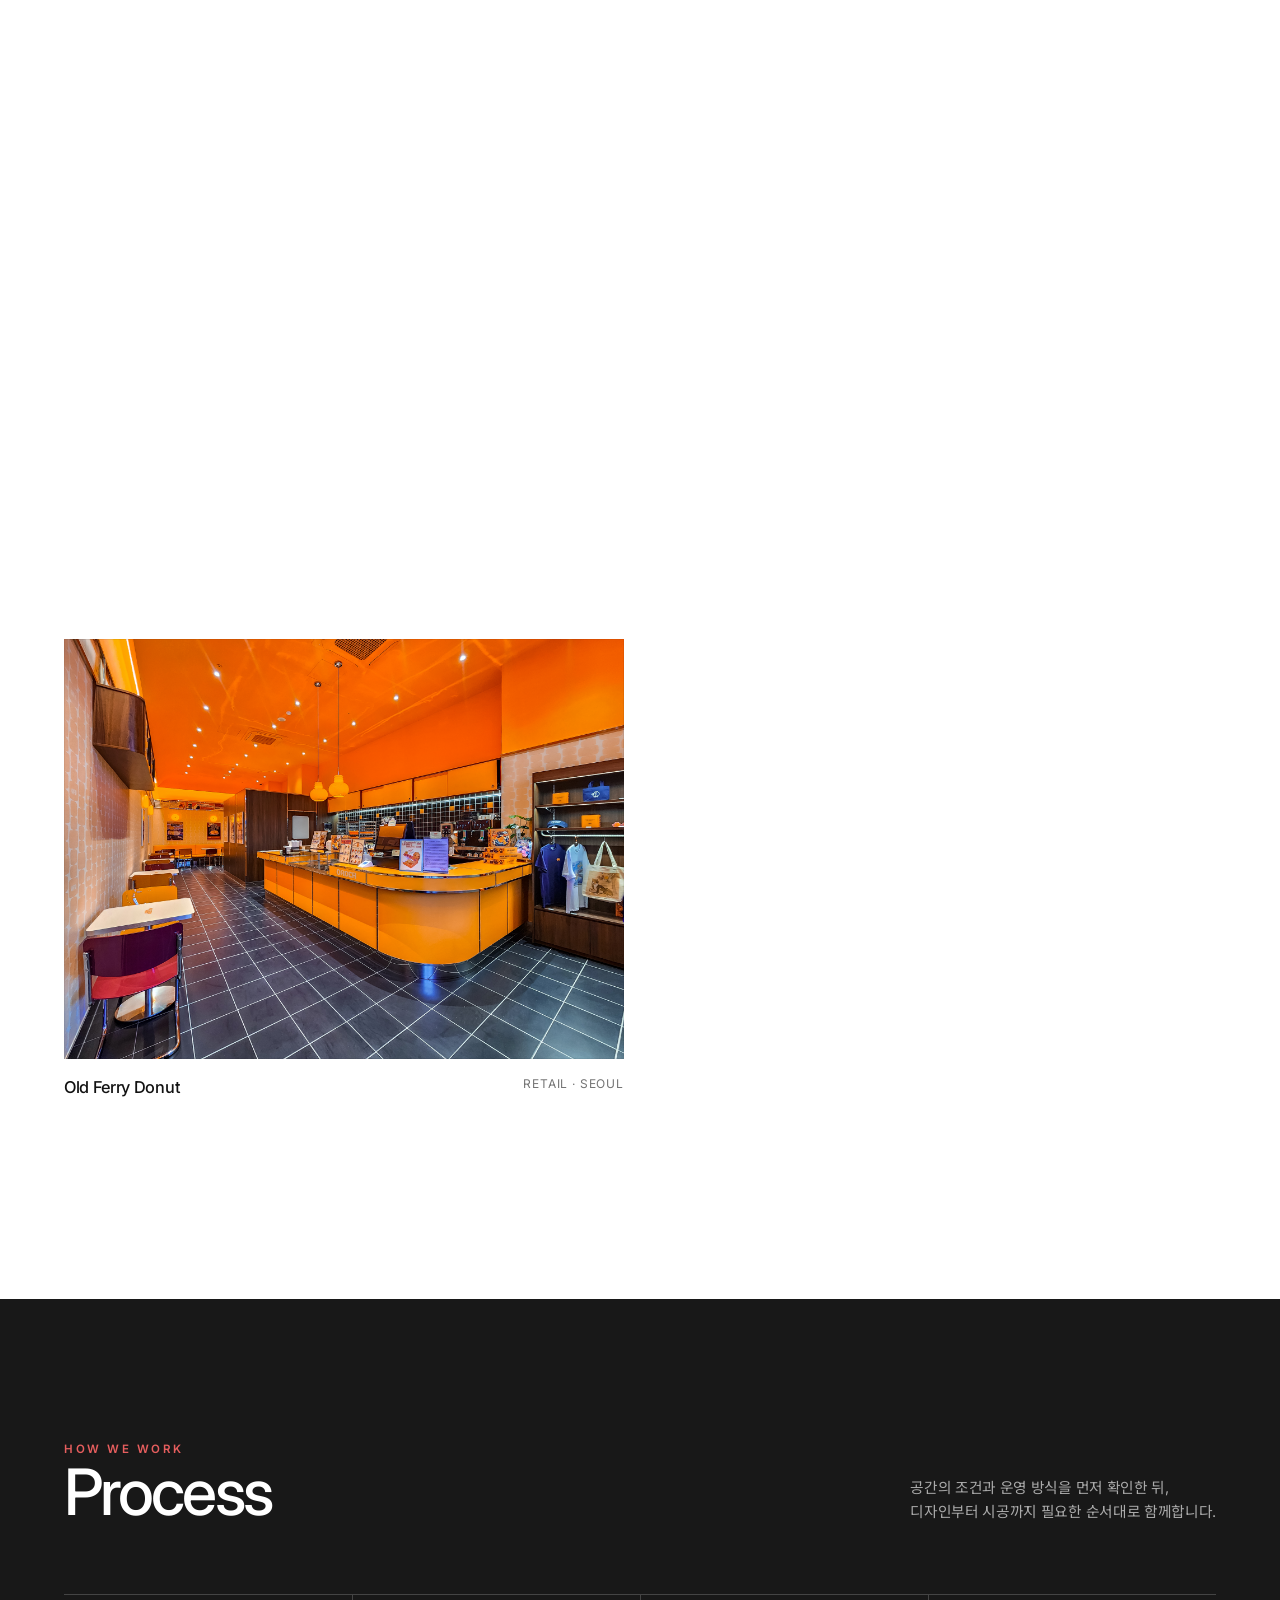
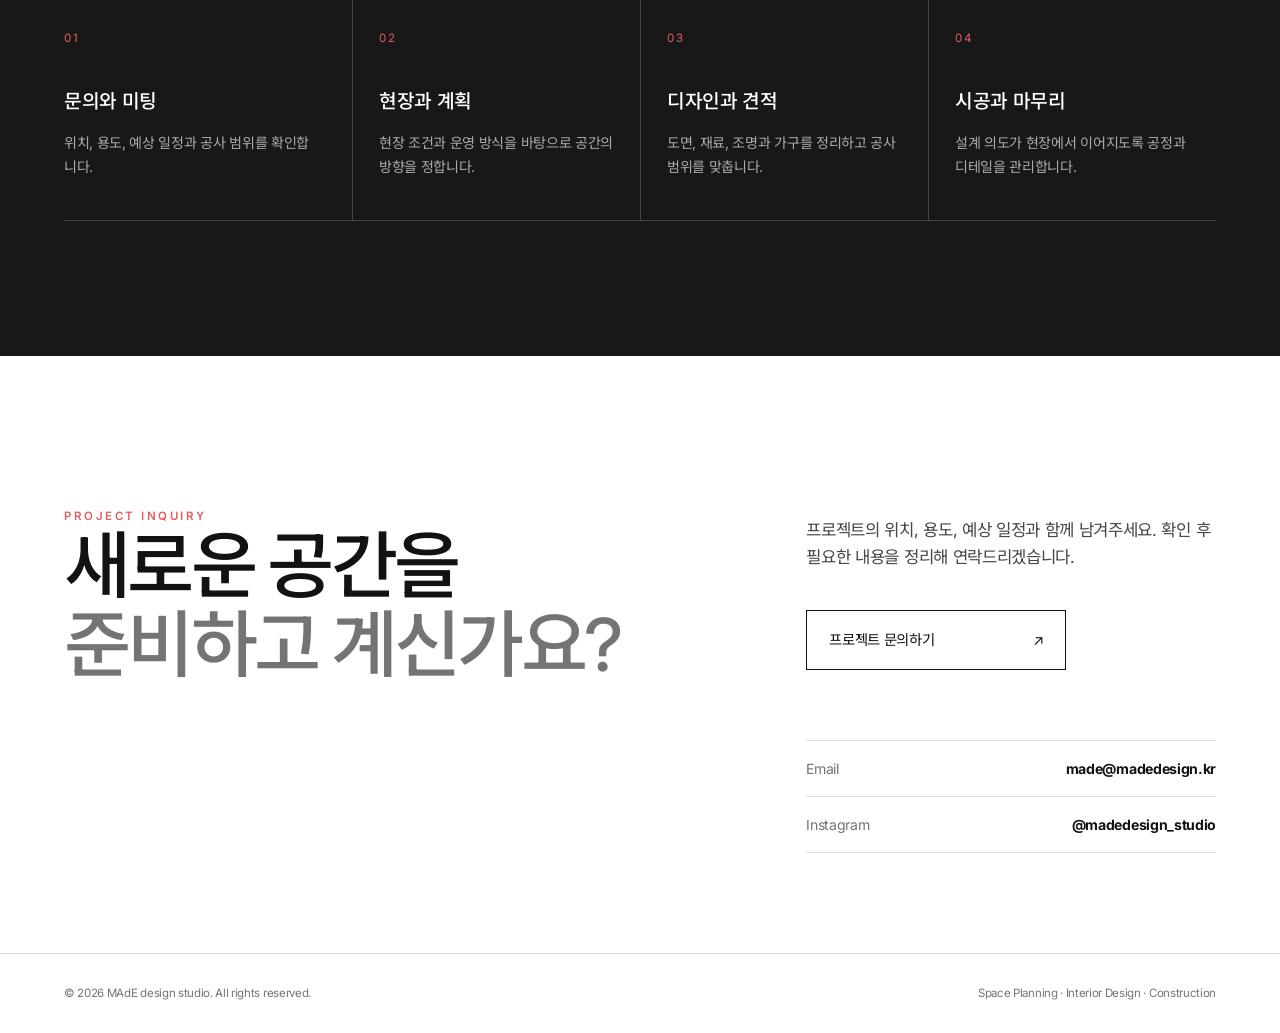
==== commit cef05da0: "Update portfolio and process copy" ====
--- a/index.html
+++ b/index.html
@@ -230,7 +230,6 @@
       <div class="wrap">
         <div class="section-head">
           <div><span class="eyebrow">Selected work</span><h2>Portfolio</h2></div>
-          <p>사진이 중심에 오도록 카드 장식과 그림자를 줄였습니다. 아래 이미지 경로에 실제 준공사진을 넣으면 됩니다.</p>
         </div>
         <div class="project-grid">
           <article class="project reveal">
@@ -265,7 +264,8 @@
       <div class="wrap">
         <div class="section-head">
           <div><span class="eyebrow">How we work</span><h2>Process</h2></div>
-          <p>정해진 모양을 먼저 제안하기보다, 프로젝트의 조건을 확인하고 필요한 순서대로 진행합니다.</p>
+          <p>공간의 조건과 운영 방식을 먼저 확인한 뒤,<br>
+            디자인부터 시공까지 필요한 순서대로 함께합니다.</p>
         </div>
         <div class="steps">
           <div class="step"><span class="num">01</span><h3>문의와 미팅</h3><p>위치, 용도, 예상 일정과 공사 범위를 확인합니다.</p></div>
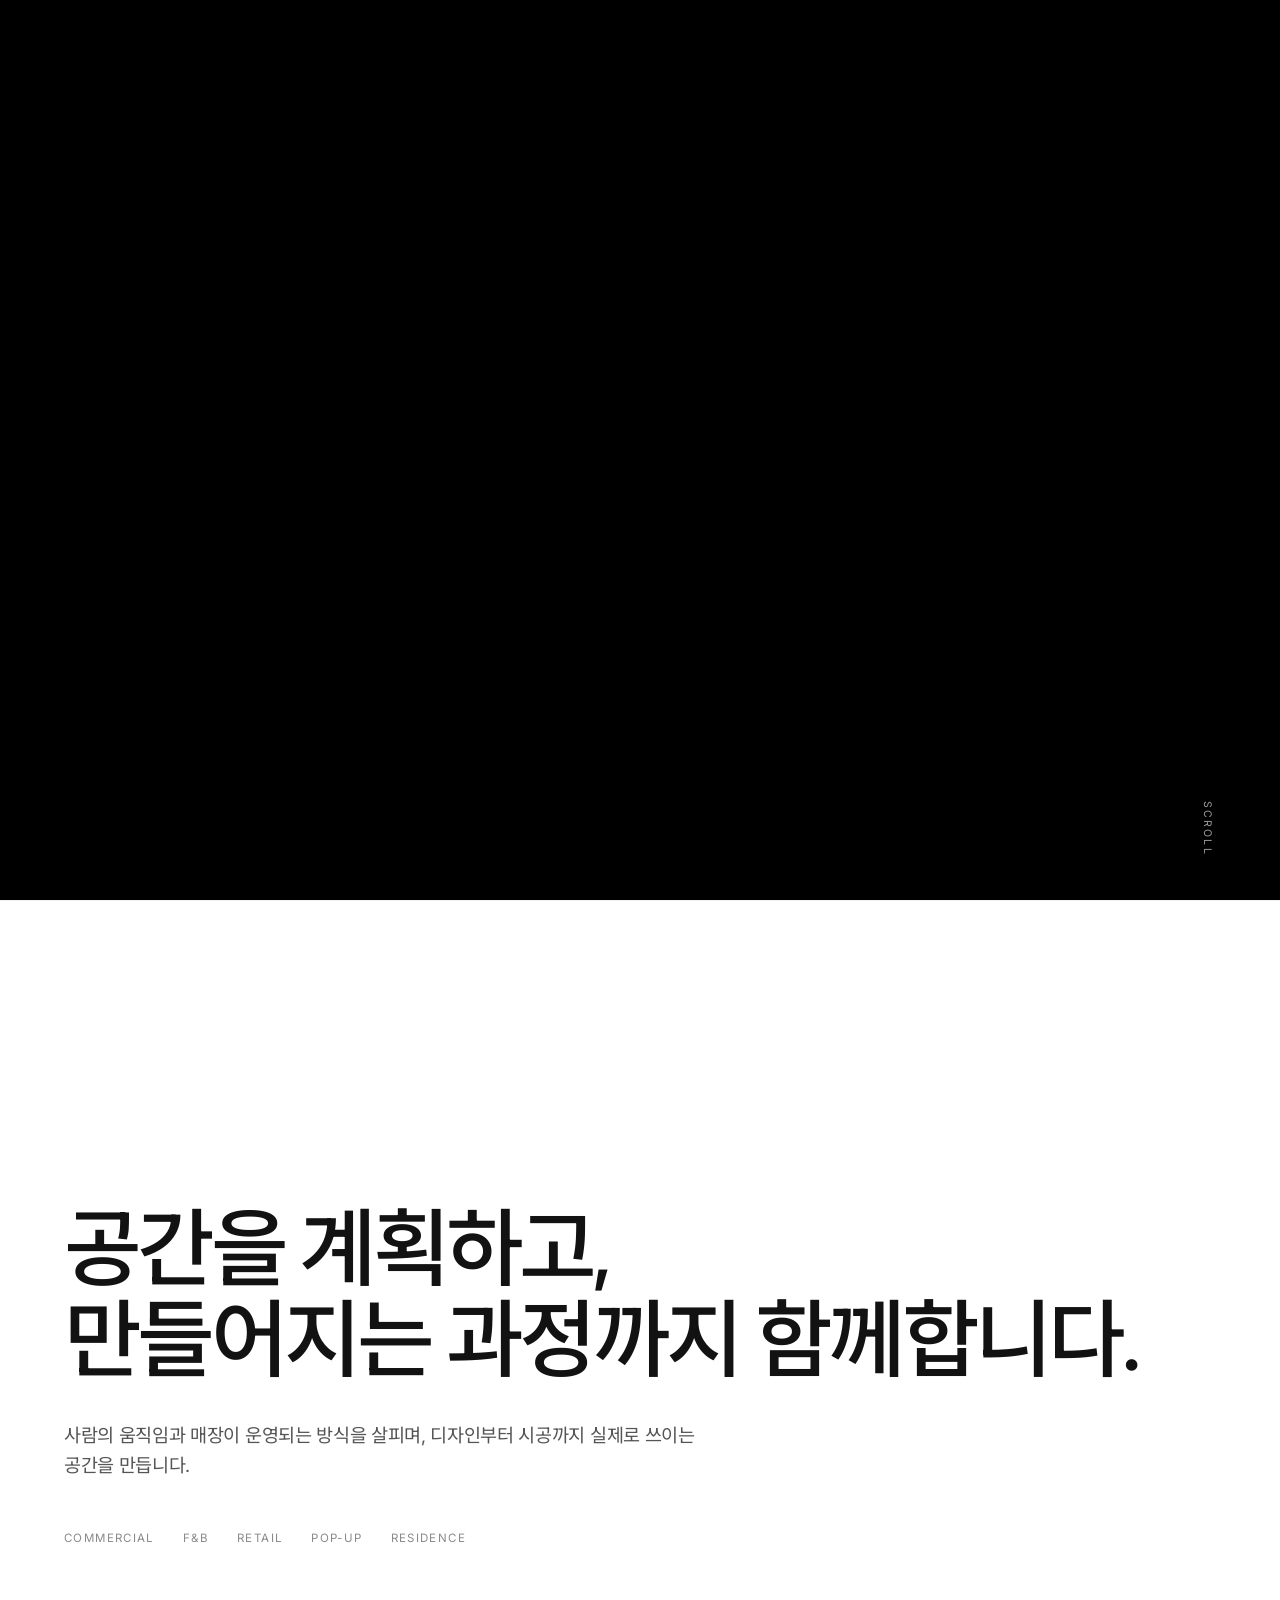
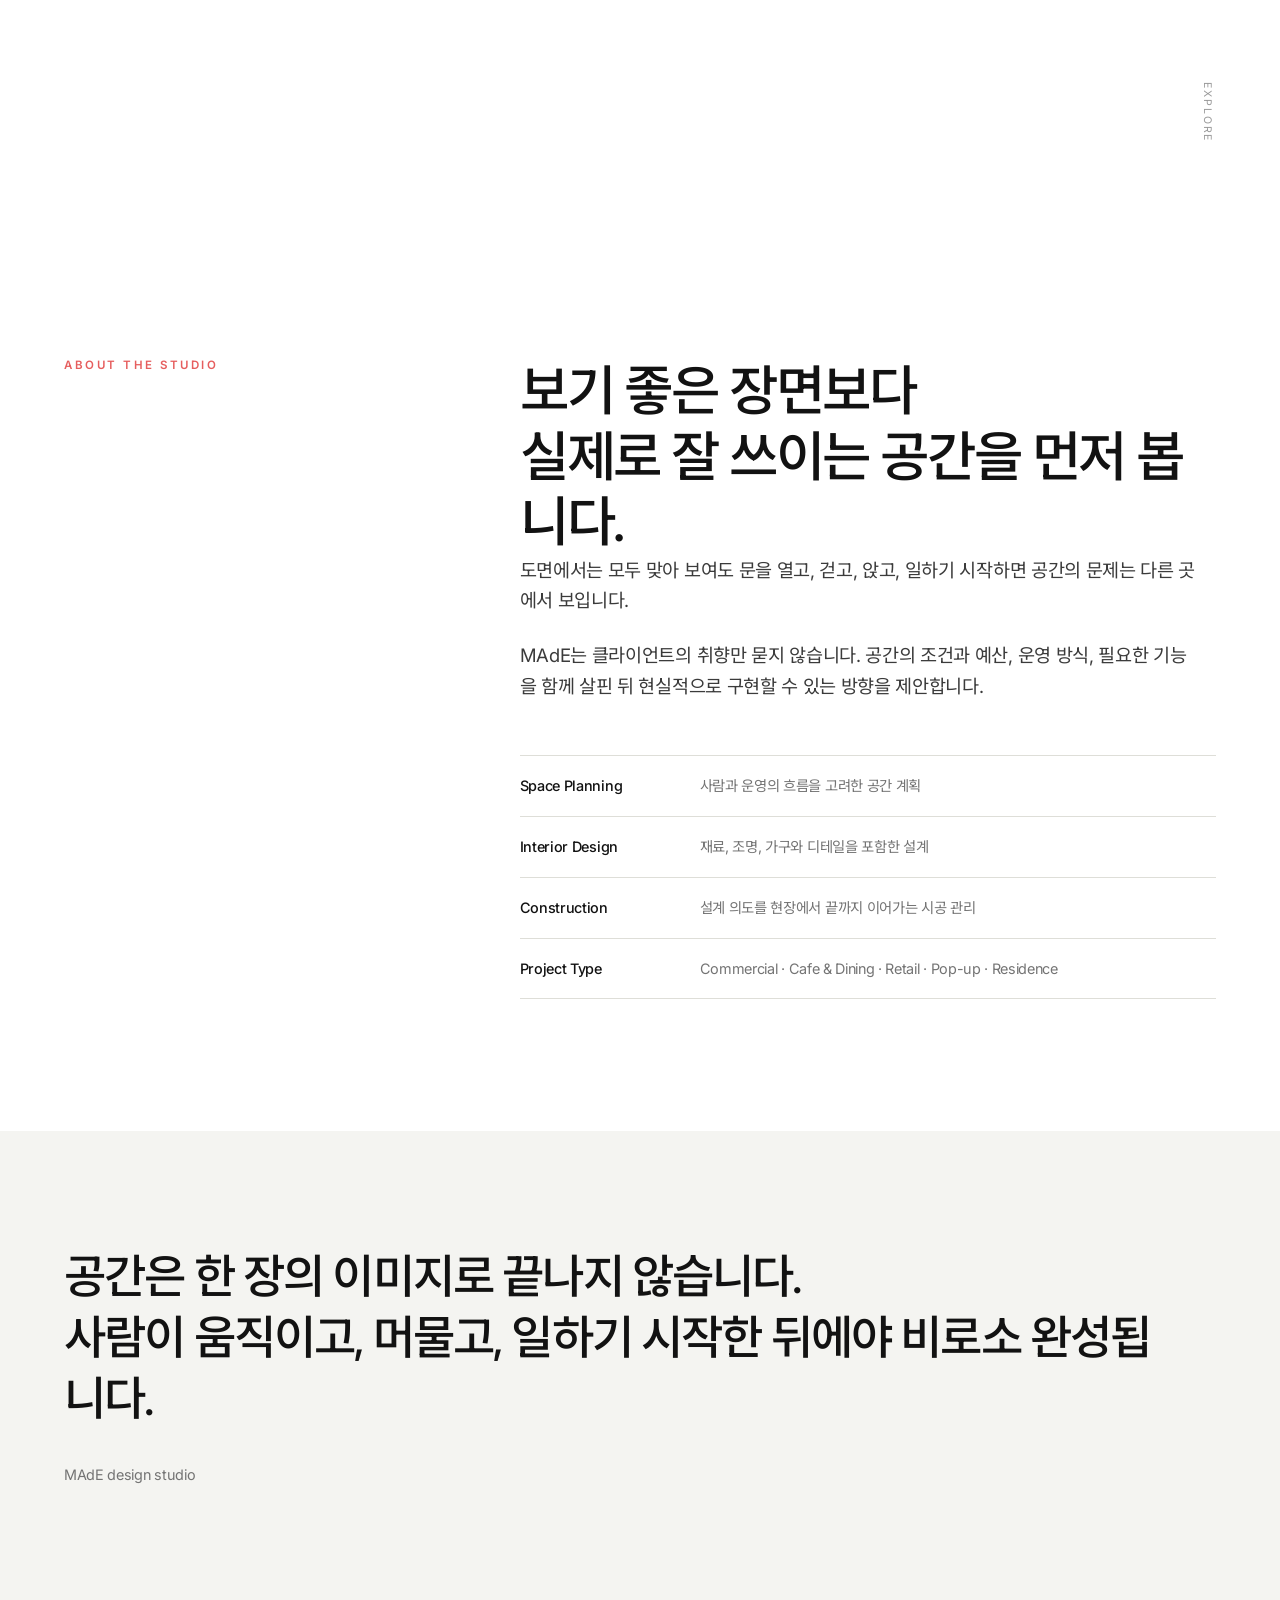
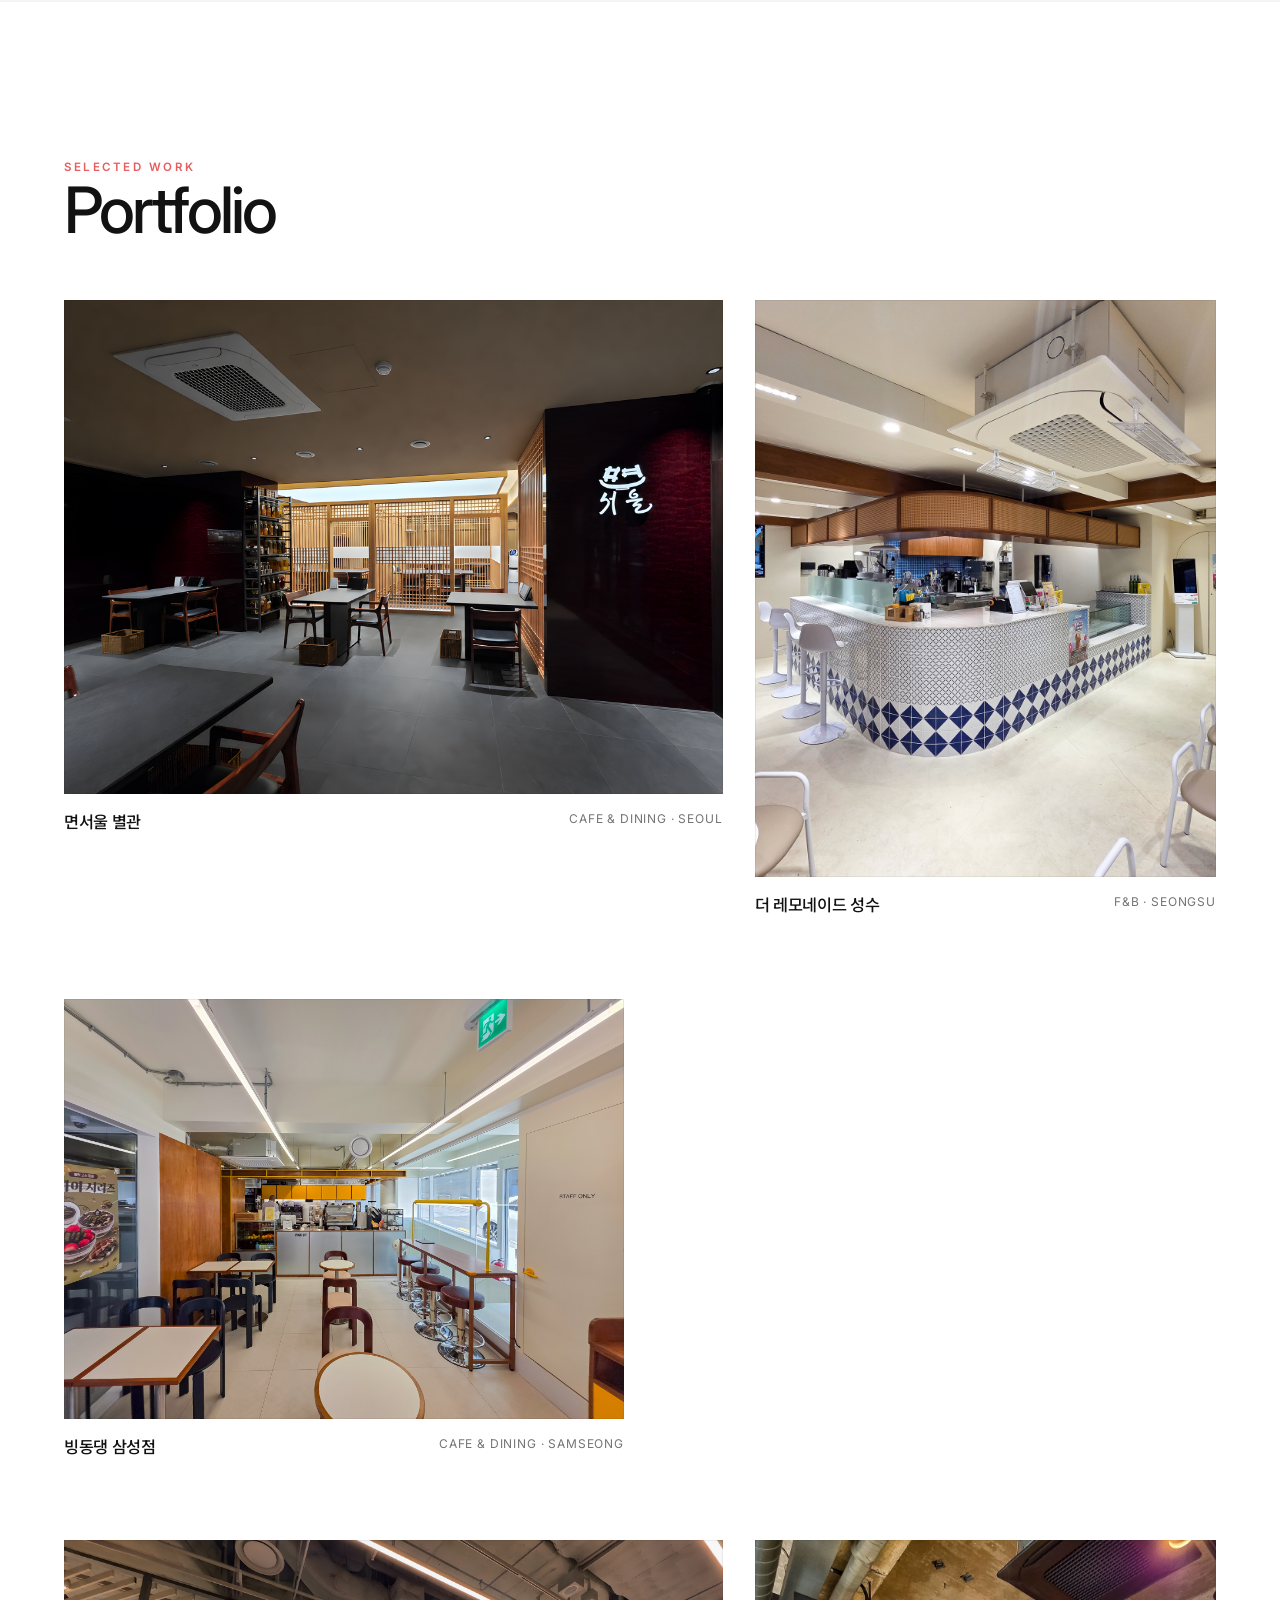
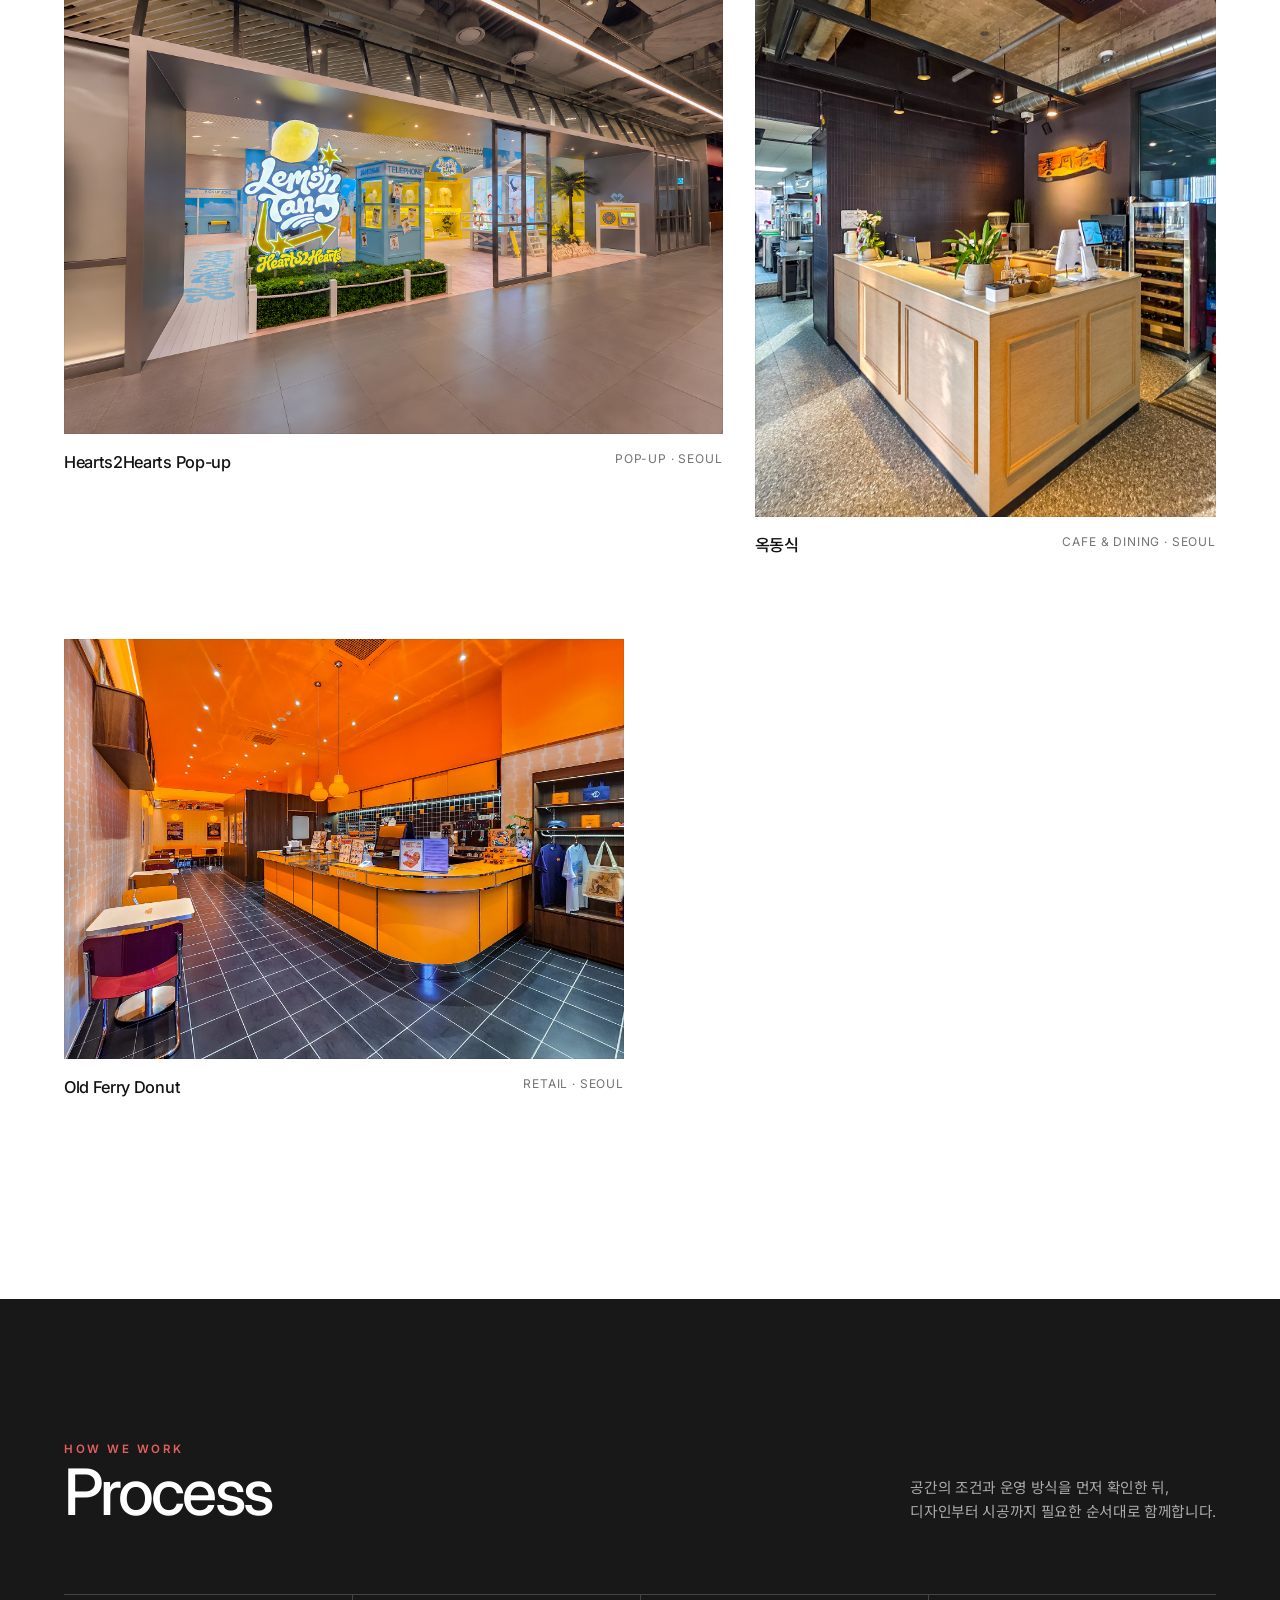
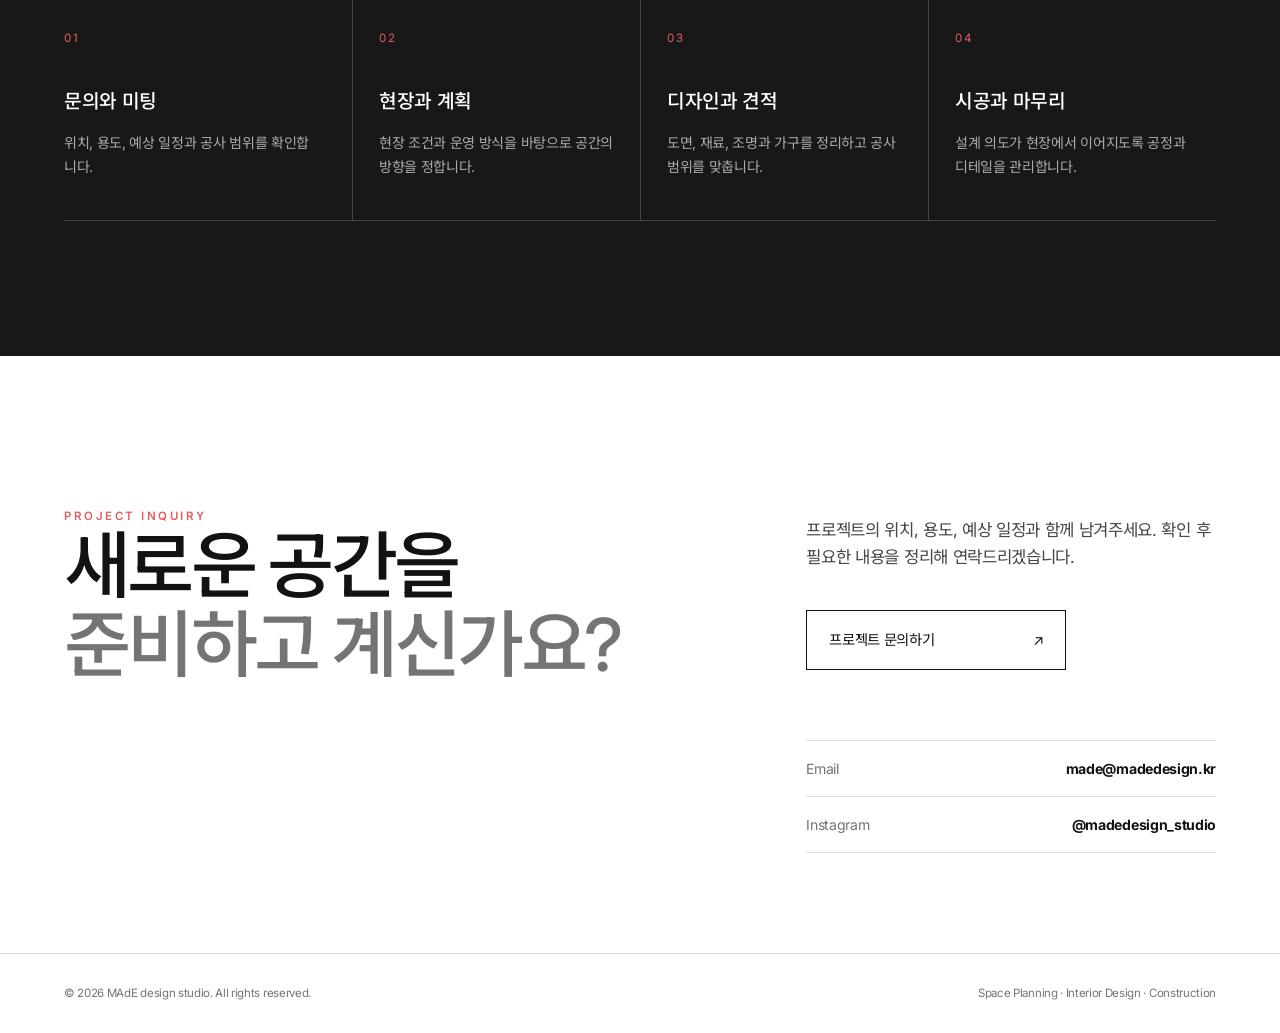
==== commit 7d3d0345: "Remove intro edge glow" ====
--- a/index.html
+++ b/index.html
@@ -57,25 +57,17 @@
     .navtoggle span{display:block;width:24px;height:1px;background:currentColor;margin:6px 0}
 
     /* opening video sequence */
-    .logo-sequence{position:relative;width:100%;min-height:100vh;min-height:100svh;background:#fff}
-    .logo-stage{position:relative;width:100%;height:100vh;height:100svh;overflow:hidden;background:#fff}
-    .opening-logo{position:absolute;inset:0;display:block;width:100%;height:100%;margin:0;padding:0;border:0;overflow:hidden;background:#fff;cursor:default}
+    .logo-sequence{position:relative;width:100%;min-height:100vh;min-height:100svh;background:#000}
+    .logo-stage{position:relative;width:100%;height:100vh;height:100svh;overflow:hidden;background:#000}
+    .opening-logo{position:absolute;inset:0;display:block;width:100%;height:100%;margin:0;padding:0;border:0;overflow:hidden;background:#000;cursor:default}
     .opening-logo img{display:none}
-    .opening-logo video{position:absolute;inset:0;width:100%;height:100%;display:block;object-fit:cover;object-position:center;margin:0;padding:0;border:0;max-width:none;max-height:none;background:#fff}
-    .intro-video-wrap::after{
-      content:"";position:absolute;inset:0;z-index:2;pointer-events:none;
-      background:
-        linear-gradient(to right,rgba(255,255,255,.95) 0%,rgba(255,255,255,.35) 5%,rgba(255,255,255,0) 12%,rgba(255,255,255,0) 88%,rgba(255,255,255,.35) 95%,rgba(255,255,255,.95) 100%),
-        linear-gradient(to bottom,rgba(255,255,255,.95) 0%,rgba(255,255,255,.25) 6%,rgba(255,255,255,0) 14%,rgba(255,255,255,0) 86%,rgba(255,255,255,.35) 94%,rgba(255,255,255,.95) 100%);
-    }
+    .opening-logo video{position:absolute;inset:0;width:100%;height:100%;display:block;object-fit:cover;object-position:center;margin:0;padding:0;border:0;max-width:none;max-height:none;background:#000}
     .opening-scroll{position:absolute;right:var(--pad);bottom:44px;z-index:3;font-size:.66rem;letter-spacing:.2em;text-transform:uppercase;color:#9a9a9a;writing-mode:vertical-rl}
     @media(max-width:720px){
       .opening-logo video{
         object-fit:contain;
         object-position:center;
         transform:scale(1.08);
-        -webkit-mask-image:radial-gradient(ellipse 76% 34% at center,#000 44%,rgba(0,0,0,.82) 68%,transparent 100%);
-        mask-image:radial-gradient(ellipse 76% 34% at center,#000 44%,rgba(0,0,0,.82) 68%,transparent 100%);
       }
     }
 
@@ -185,7 +177,7 @@
   <section class="logo-sequence intro-scroll" id="top" aria-label="MAdE design studio video opening">
     <div class="logo-stage intro-sticky">
       <div class="opening-logo intro-video-wrap" id="openingLogo" aria-label="MAdE 로고 인트로">
-        <video id="introVideo" src="assets/intro-logo.mp4" autoplay muted playsinline preload="auto" aria-label="MAdE 로고 인트로 영상"></video>
+        <video id="introVideo" src="assets/intro_logo_black.mp4" autoplay muted playsinline preload="auto" aria-label="MAdE 로고 인트로 영상"></video>
         <img src="[data-uri]" alt="MAdE design studio — Space Planning Interior Design Studio">
       </div>
       <div class="opening-scroll">Scroll</div>
